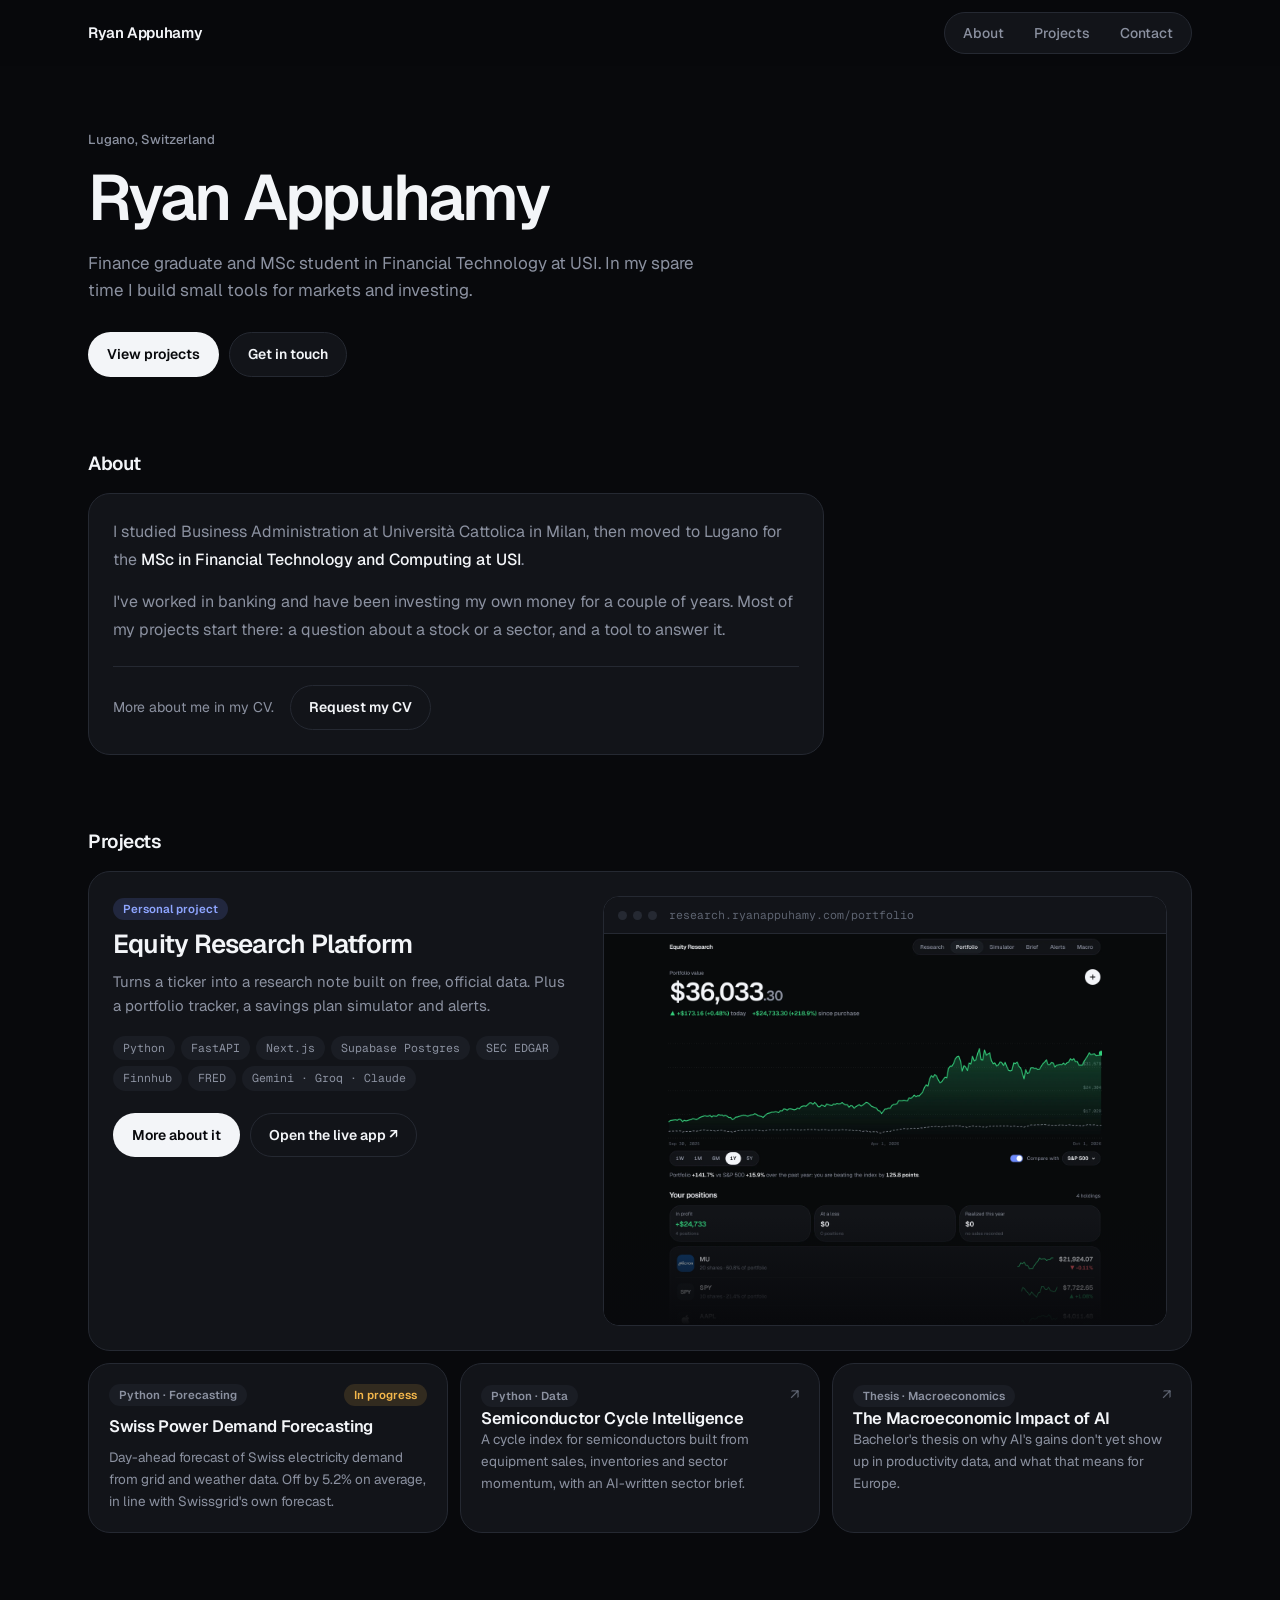
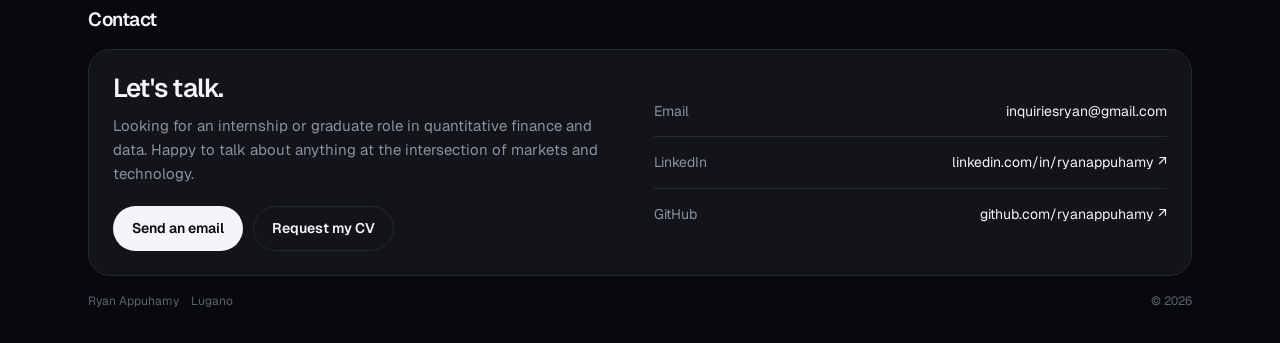
==== index.html @ 307902a8 "Contact: say what I'm looking for" ====
<!DOCTYPE html>
<html lang="en">
<head>
<meta charset="UTF-8">
<meta name="viewport" content="width=device-width, initial-scale=1.0, viewport-fit=cover">
<title>Ryan Appuhamy</title>
<meta name="description" content="Ryan Appuhamy: finance graduate and MSc student in Financial Technology and Computing at USI Lugano, building equity research and portfolio tools.">
<meta name="theme-color" content="#08090c">
<meta property="og:type" content="website">
<meta property="og:title" content="Ryan Appuhamy">
<meta property="og:description" content="Finance graduate building research tools. MSc Financial Technology and Computing, USI Lugano.">
<meta property="og:url" content="https://ryanappuhamy.vercel.app/">
<meta property="og:image" content="https://ryanappuhamy.vercel.app/img/shot-portfolio.webp">
<meta name="twitter:card" content="summary_large_image">
<link rel="icon" href="favicon.svg" type="image/svg+xml">
<link rel="preconnect" href="https://fonts.googleapis.com">
<link rel="preconnect" href="https://fonts.gstatic.com" crossorigin>
<link rel="stylesheet" href="https://fonts.googleapis.com/css2?family=Geist:wght@400;500;600;700&family=Geist+Mono:wght@400;500&display=swap">
<link rel="stylesheet" href="css/site.css">
<script>document.documentElement.classList.add("js")</script>
<style>
  main { display: flex; flex-direction: column; gap: 72px; padding-bottom: 56px; }

  /* Hero */
  .hero { padding-top: 64px; }
  .hero h1 {
    margin-top: 14px;
    max-width: 14em;
    font-size: clamp(40px, 7vw, 64px);
    font-weight: 600;
    line-height: 1.02;
    letter-spacing: -0.035em;
    text-wrap: balance;
  }
  .hero h1 span { color: var(--muted); }
  .hero-sub { margin-top: 20px; max-width: 36em; font-size: 17px; line-height: 1.6; color: var(--muted); }
  .hero-sub b { color: var(--foreground); font-weight: 500; }
  .hero-cta { display: flex; flex-wrap: wrap; gap: 10px; margin-top: 28px; }

  /* About */
  .bio { max-width: 46rem; padding: 24px; }
  .bio p { color: var(--muted); font-size: 16px; line-height: 1.75; }
  .bio p + p { margin-top: 14px; }
  .bio b { color: var(--foreground); font-weight: 500; }
  .bio-cv { display: flex; flex-wrap: wrap; align-items: center; gap: 12px 16px; margin-top: 22px; padding-top: 18px; border-top: 1px solid var(--border); font-size: 14px; }

  /* Projects */
  .featured { display: grid; grid-template-columns: minmax(0, 0.9fr) minmax(0, 1.1fr); gap: 28px; padding: 24px; align-items: start; }
  .featured h3 { margin-top: 10px; font-size: 26px; font-weight: 600; letter-spacing: -0.03em; line-height: 1.15; }
  .featured p { margin-top: 10px; color: var(--muted); font-size: 15px; }
  .featured .chips { margin-top: 18px; }
  .featured .hero-cta { margin-top: 22px; }

  .projects-grid { display: grid; grid-template-columns: repeat(3, minmax(0, 1fr)); gap: 12px; }
  .project { display: flex; flex-direction: column; gap: 10px; padding: 20px; }
  .project-top { display: flex; justify-content: space-between; align-items: center; gap: 10px; }
  .project-arrow { color: var(--faint); transition: color 150ms, transform 200ms; }
  a.project:hover .project-arrow { color: var(--foreground); transform: translate(2px, -2px); }
  .project h3 { font-size: 16.5px; font-weight: 600; letter-spacing: -0.02em; line-height: 1.3; }
  .project p { font-size: 13.5px; color: var(--muted); line-height: 1.6; flex: 1; }

  /* Contact */
  .contact { display: grid; grid-template-columns: minmax(0, 1fr) minmax(0, 1fr); gap: 28px; padding: 24px; align-items: center; }
  .contact h3 { font-size: 26px; font-weight: 600; letter-spacing: -0.03em; line-height: 1.15; }
  .contact p { margin-top: 10px; color: var(--muted); }
  .contact .hero-cta { margin-top: 20px; }
  .contact-links { display: flex; flex-direction: column; }
  .contact-link { display: flex; justify-content: space-between; gap: 16px; padding: 14px 0; border-bottom: 1px solid var(--border); text-decoration: none; font-size: 14px; transition: color 150ms; }
  .contact-link:last-child { border-bottom: 0; }
  .contact-link span:first-child { color: var(--muted); }
  .contact-link:hover span:last-child { color: var(--accent-bright); }

  @media (max-width: 900px) {
    .featured, .contact { grid-template-columns: 1fr; }
    .projects-grid { grid-template-columns: 1fr 1fr; }
  }
  @media (max-width: 640px) {
    main { gap: 56px; }
    .hero { padding-top: 36px; }
    .projects-grid { grid-template-columns: 1fr; }
    .featured, .contact, .bio { padding: 18px; }
  }
</style>
</head>
<body>

<header class="site-header">
  <div class="container">
    <a class="wordmark" href="#top">Ryan Appuhamy</a>
    <nav class="pill-nav" aria-label="Sections">
      <span class="pill-nav__indicator" aria-hidden="true"></span>
      <a href="#about">About</a>
      <a href="#projects">Projects</a>
      <a href="#contact">Contact</a>
    </nav>
  </div>
</header>

<main id="top" class="container">

  <!-- HERO -->
  <section class="hero">
    <div class="eyebrow rise" style="--i:0">Lugano, Switzerland</div>
    <h1 class="rise" style="--i:1">Ryan Appuhamy</h1>
    <p class="hero-sub rise" style="--i:2">Finance graduate and MSc student in Financial Technology at USI. In my spare time I build small tools for markets and investing.</p>
    <div class="hero-cta rise" style="--i:3">
      <a href="#projects" class="btn btn--primary">View projects</a>
      <a href="#contact" class="btn btn--ghost">Get in touch</a>
    </div>
  </section>

  <!-- ABOUT -->
  <section id="about">
    <div class="section-head rise"><h2 class="section-title">About</h2></div>
    <div class="card bio rise" style="--i:1">
      <p>I studied Business Administration at Università Cattolica in Milan, then moved to Lugano for the <b>MSc in Financial Technology and Computing at USI</b>.</p>
      <p>I've worked in banking and have been investing my own money for a couple of years. Most of my projects start there: a question about a stock or a sector, and a tool to answer it.</p>
      <div class="bio-cv">
        <span class="muted">More about me in my CV.</span>
        <a href="mailto:inquiriesryan@gmail.com?subject=CV%20request" class="btn btn--ghost">Request my CV</a>
      </div>
    </div>
  </section>

  <!-- PROJECTS -->
  <section id="projects">
    <div class="section-head rise"><h2 class="section-title">Projects</h2></div>

    <article class="card featured rise" style="--i:1">
      <div>
        <span class="badge badge--accent">Personal project</span>
        <h3>Equity Research Platform</h3>
        <p>Turns a ticker into a research note built on free, official data. Plus a portfolio tracker, a savings plan simulator and alerts.</p>
        <div class="chips">
          <span class="chip">Python</span><span class="chip">FastAPI</span><span class="chip">Next.js</span><span class="chip">Supabase Postgres</span><span class="chip">SEC EDGAR</span><span class="chip">Finnhub</span><span class="chip">FRED</span><span class="chip">Gemini · Groq · Claude</span>
        </div>
        <div class="hero-cta">
          <a href="equity-research.html" class="btn btn--primary">More about it</a>
          <a href="https://research.ryanappuhamy.com" target="_blank" rel="noopener" class="btn btn--ghost">Open the live app ↗</a>
        </div>
      </div>
      <a href="equity-research.html" class="frame frame--clip" aria-label="More about the equity research platform">
        <div class="frame__bar"><span class="frame__dots"><i></i><i></i><i></i></span><span class="frame__url">research.ryanappuhamy.com/portfolio</span></div>
        <div class="frame__body"><img src="img/shot-portfolio.webp" alt="Portfolio: value, today's P&amp;L, chart vs the S&amp;P 500 and holdings" width="2880" height="2000" loading="lazy" decoding="async"></div>
      </a>
    </article>

    <div class="projects-grid" style="margin-top:12px">
      <div class="card project rise" style="--i:2">
        <div class="project-top"><span class="badge badge--neutral">Python · Forecasting</span><span class="badge badge--warn">In progress</span></div>
        <h3>Swiss Power Demand Forecasting</h3>
        <p>Day-ahead forecast of Swiss electricity demand from grid and weather data. Off by 5.2% on average, in line with Swissgrid's own forecast.</p>
      </div>
      <a href="https://github.com/ryanappuhamy/Semiconductors-cycle-intelligence" target="_blank" rel="noopener" class="card project rise" style="--i:3">
        <div class="project-top"><span class="badge badge--neutral">Python · Data</span><span class="project-arrow">↗</span></div>
        <h3>Semiconductor Cycle Intelligence</h3>
        <p>A cycle index for semiconductors built from equipment sales, inventories and sector momentum, with an AI-written sector brief.</p>
      </a>
      <a href="thesis.pdf" target="_blank" rel="noopener" class="card project rise" style="--i:4">
        <div class="project-top"><span class="badge badge--neutral">Thesis · Macroeconomics</span><span class="project-arrow">↗</span></div>
        <h3>The Macroeconomic Impact of AI</h3>
        <p>Bachelor's thesis on why AI's gains don't yet show up in productivity data, and what that means for Europe.</p>
      </a>
    </div>
  </section>

  <!-- CONTACT -->
  <section id="contact">
    <div class="section-head rise"><h2 class="section-title">Contact</h2></div>
    <div class="card contact rise" style="--i:1">
      <div>
        <h3>Let's talk.</h3>
        <p>Looking for an internship or graduate role in quantitative finance and data. Happy to talk about anything at the intersection of markets and technology.</p>
        <div class="hero-cta">
          <a href="mailto:inquiriesryan@gmail.com" class="btn btn--primary">Send an email</a>
          <a href="mailto:inquiriesryan@gmail.com?subject=CV%20request" class="btn btn--ghost">Request my CV</a>
        </div>
      </div>
      <div class="contact-links">
        <a class="contact-link" href="mailto:inquiriesryan@gmail.com"><span>Email</span><span>inquiriesryan@gmail.com</span></a>
        <a class="contact-link" href="https://linkedin.com/in/ryanappuhamy" target="_blank" rel="noopener"><span>LinkedIn</span><span>linkedin.com/in/ryanappuhamy ↗</span></a>
        <a class="contact-link" href="https://github.com/ryanappuhamy" target="_blank" rel="noopener"><span>GitHub</span><span>github.com/ryanappuhamy ↗</span></a>
      </div>
    </div>
  </section>

</main>

<footer class="site-footer">
  <div class="container">
    <span>Ryan Appuhamy</span>
    <span>Lugano</span>
    <span class="push">© 2026</span>
  </div>
</footer>

<script src="js/site.js"></script>
</body>
</html>
---- css/site.css ----
/* Design system shared with the equity research platform
   (equity-research-frontend: globals.css, nav.tsx, shell.tsx, portfolio). */

:root {
  --radius: 1rem;
  --radius-card: 22px;

  --background: #08090c;
  --foreground: #f3f5f8;
  --card: #121419;
  --elevated: #1a1d24;
  --border: #252932;
  --muted: #8b91a0;
  --faint: #5d6370;
  --primary: #6e8bff;
  --accent-bright: #8ea5ff;
  --up: #2fd27c;
  --down: #ff5d63;
  --warn: #f5b84b;

  --ease-rise: cubic-bezier(0.2, 0.8, 0.2, 1);
  --ease-pill: cubic-bezier(0.3, 1.3, 0.5, 1);

  --font-sans: "Geist", ui-sans-serif, system-ui, -apple-system, "Segoe UI", sans-serif;
  --font-mono: "Geist Mono", ui-monospace, SFMono-Regular, Menlo, monospace;

  color-scheme: dark;
}

*, *::before, *::after { box-sizing: border-box; margin: 0; padding: 0; }

html {
  font-family: var(--font-sans);
  scroll-behavior: smooth;
  scroll-padding-top: 84px;
  -webkit-text-size-adjust: 100%;
}

body {
  min-height: 100vh;
  background: var(--background);
  color: var(--foreground);
  font-size: 15px;
  line-height: 1.6;
  -webkit-font-smoothing: antialiased;
  font-variant-numeric: tabular-nums;
}

img { display: block; max-width: 100%; height: auto; }
a { color: inherit; }
::selection { background: var(--primary); color: #fff; }
:focus-visible { outline: 2px solid color-mix(in srgb, var(--primary) 60%, transparent); outline-offset: 3px; border-radius: 6px; }

.container { width: 100%; max-width: 72rem; margin: 0 auto; padding: 0 24px; }

/* ---------- Header + pill nav ---------- */

.site-header {
  position: sticky;
  top: env(safe-area-inset-top, 0px);
  z-index: 30;
  background: color-mix(in srgb, var(--background) 85%, transparent);
  backdrop-filter: blur(24px);
  -webkit-backdrop-filter: blur(24px);
}
.site-header .container { display: flex; align-items: center; gap: 16px; padding-top: 12px; padding-bottom: 12px; }

.wordmark {
  font-size: 15px;
  font-weight: 600;
  letter-spacing: -0.025em;
  white-space: nowrap;
  text-decoration: none;
}

.pill-nav {
  position: relative;
  margin-left: auto;
  display: flex;
  gap: 2px;
  padding: 4px;
  border: 1px solid var(--border);
  border-radius: 999px;
  background: var(--card);
}
.pill-nav__indicator {
  position: absolute;
  top: 4px;
  bottom: 4px;
  left: 0;
  width: 0;
  border-radius: 999px;
  background: var(--elevated);
  box-shadow: inset 0 0 0 1px var(--border);
  opacity: 0;
  transition: left 450ms var(--ease-pill), width 450ms var(--ease-pill), opacity 200ms;
}
.pill-nav__indicator.is-ready { opacity: 1; }
.pill-nav a {
  position: relative;
  z-index: 1;
  padding: 6px 14px;
  border-radius: 999px;
  font-size: 14px;
  font-weight: 500;
  line-height: 20px;
  white-space: nowrap;
  text-decoration: none;
  color: var(--muted);
  transition: color 150ms;
}
.pill-nav a:hover, .pill-nav a[aria-current="true"], .pill-nav a[aria-current="page"] { color: var(--foreground); }

/* ---------- Typography ---------- */

.eyebrow { font-size: 13px; font-weight: 500; color: var(--muted); }
.mono { font-family: var(--font-mono); }
.muted { color: var(--muted); }
.faint { color: var(--faint); }
.up { color: var(--up); }
.down { color: var(--down); }

.section-head { display: flex; align-items: baseline; justify-content: space-between; gap: 12px; margin-bottom: 14px; }
.section-title { font-size: 19px; font-weight: 600; letter-spacing: -0.025em; text-wrap: balance; }
.section-sub { font-size: 13px; color: var(--muted); }

.link {
  color: var(--accent-bright);
  text-decoration: none;
  transition: color 150ms;
}
.link:hover { color: var(--foreground); }

/* ---------- Buttons ---------- */

.btn {
  display: inline-flex;
  align-items: center;
  gap: 6px;
  padding: 10px 18px;
  border-radius: 999px;
  font-size: 14px;
  font-weight: 600;
  text-decoration: none;
  white-space: nowrap;
  border: 1px solid transparent;
  transition: transform 200ms var(--ease-rise), background 150ms, border-color 150ms, color 150ms;
}
.btn:hover { transform: translateY(-1px); }
.btn--primary { background: var(--foreground); color: var(--background); }
.btn--ghost { background: var(--card); border-color: var(--border); color: var(--foreground); }
.btn--ghost:hover { border-color: #3a3f4b; }

/* ---------- Cards, badges, chips ---------- */

.card {
  min-width: 0;
  background: var(--card);
  border: 1px solid var(--border);
  border-radius: var(--radius-card);
  padding: 18px;
}
a.card { display: block; text-decoration: none; transition: border-color 200ms, transform 300ms var(--ease-rise); }
a.card:hover { border-color: #3a3f4b; transform: translateY(-2px); }

.badge {
  display: inline-block;
  white-space: nowrap;
  border-radius: 999px;
  padding: 2px 10px;
  font-size: 11.5px;
  font-weight: 600;
  line-height: 18px;
}
.badge--up { background: color-mix(in srgb, var(--up) 14%, transparent); color: var(--up); }
.badge--warn { background: color-mix(in srgb, var(--warn) 14%, transparent); color: var(--warn); }
.badge--neutral { background: var(--elevated); color: var(--muted); }
.badge--accent { background: color-mix(in srgb, var(--primary) 16%, transparent); color: var(--accent-bright); }

.chips { display: flex; flex-wrap: wrap; gap: 6px; }
.chip {
  font-family: var(--font-mono);
  font-size: 11.5px;
  color: var(--muted);
  background: var(--elevated);
  border-radius: 999px;
  padding: 3px 10px;
}

.kv { display: grid; gap: 10px; }
.kv > div { display: flex; justify-content: space-between; gap: 16px; padding-bottom: 10px; border-bottom: 1px solid var(--border); font-size: 14px; }
.kv > div:last-child { border-bottom: 0; padding-bottom: 0; }
.kv dt { color: var(--muted); }
.kv dd { font-weight: 600; text-align: right; }

/* Browser-window frame for screenshots */
.frame { display: block; text-decoration: none; border: 1px solid var(--border); border-radius: 16px; overflow: hidden; background: var(--background); }
.frame__bar { display: flex; align-items: center; gap: 12px; padding: 9px 14px; border-bottom: 1px solid var(--border); background: var(--card); }
.frame__dots { display: flex; gap: 6px; }
.frame__dots i { width: 9px; height: 9px; border-radius: 50%; background: var(--border); }
.frame__url { font-family: var(--font-mono); font-size: 11.5px; color: var(--faint); white-space: nowrap; overflow: hidden; text-overflow: ellipsis; }
.frame img { width: 100%; }
.frame--clip .frame__body { position: relative; max-height: 460px; overflow: hidden; }
.frame--clip .frame__body::after {
  content: ""; position: absolute; inset: auto 0 0 0; height: 110px;
  background: linear-gradient(to bottom, transparent, var(--background)); pointer-events: none;
}

/* ---------- Footer ---------- */

.site-footer .container {
  display: flex; flex-wrap: wrap; align-items: center; gap: 4px 12px;
  padding-top: 16px; padding-bottom: 32px;
  font-size: 12px; color: var(--faint);
}
.site-footer a { text-decoration: none; transition: color 150ms; }
.site-footer a:hover { color: var(--muted); }
.site-footer .push { margin-left: auto; }

/* ---------- Motion ---------- */

/* Entrance: content rises into place. Stagger siblings with style="--i: n".
   With JS, elements wait until they scroll into view (.in). */
.rise { animation: rise 0.7s var(--ease-rise) both; animation-delay: calc(var(--i, 0) * 70ms); }
.js .rise:not(.in) { animation: none; opacity: 0.001; }

@keyframes rise {
  from { opacity: 0.001; transform: translateY(14px); }
  to { opacity: 1; transform: none; }
}

/* Chart lines draw in (paths use pathLength="1"); fills fade in after. */
.anim-draw { stroke-dasharray: 1; stroke-dashoffset: 1; animation: draw 1.1s cubic-bezier(0.3, 0.7, 0.2, 1) forwards; }
.anim-fade { animation: fade 0.9s 0.35s both; }
@keyframes draw { to { stroke-dashoffset: 0; } }
@keyframes fade { from { opacity: 0; } }

@media (prefers-reduced-motion: reduce) {
  html { scroll-behavior: auto; }
  .rise, .js .rise:not(.in), .anim-fade { animation: none; opacity: 1; }
  .anim-draw { animation: none; stroke-dashoffset: 0; }
  .pill-nav__indicator { transition: none; }
}

::-webkit-scrollbar { width: 10px; height: 10px; }
::-webkit-scrollbar-track { background: transparent; }
::-webkit-scrollbar-thumb { background: rgba(255, 255, 255, 0.08); border-radius: 999px; border: 2px solid transparent; background-clip: content-box; }
::-webkit-scrollbar-thumb:hover { background: rgba(255, 255, 255, 0.16); background-clip: content-box; }

/* ---------- Phones: nav becomes a floating bottom bar ---------- */

@media (max-width: 767px) {
  .site-header { background: var(--background); backdrop-filter: none; -webkit-backdrop-filter: none; }
  .pill-nav {
    position: fixed;
    left: 12px;
    right: 12px;
    bottom: calc(10px + env(safe-area-inset-bottom, 0px));
    z-index: 40;
    justify-content: space-between;
    padding: 6px;
    border-radius: 22px;
    background: color-mix(in srgb, var(--card) 90%, transparent);
    backdrop-filter: blur(24px);
    -webkit-backdrop-filter: blur(24px);
  }
  .pill-nav__indicator { top: 6px; bottom: 6px; border-radius: 16px; }
  .pill-nav a { flex: 1; text-align: center; padding: 8px 4px; border-radius: 16px; font-size: 12.5px; }
  .site-footer .container { padding-bottom: 112px; }
}
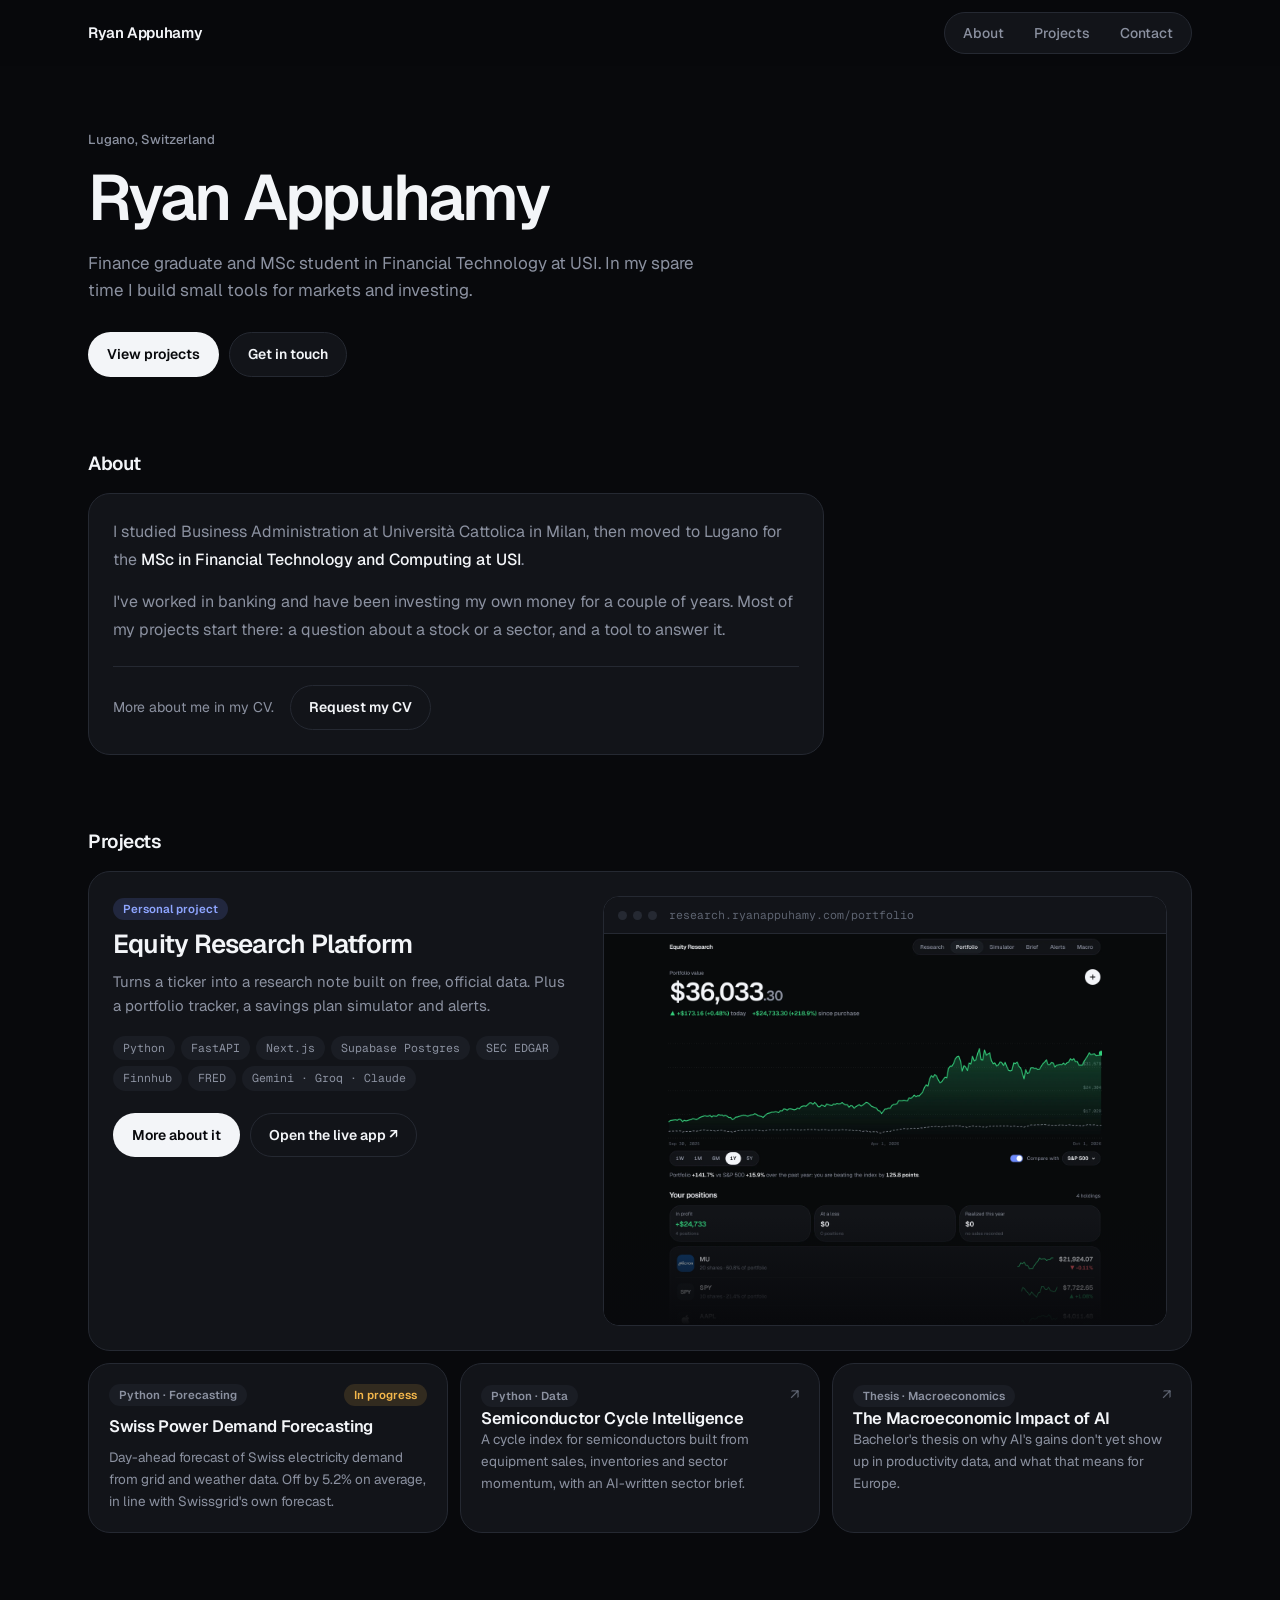
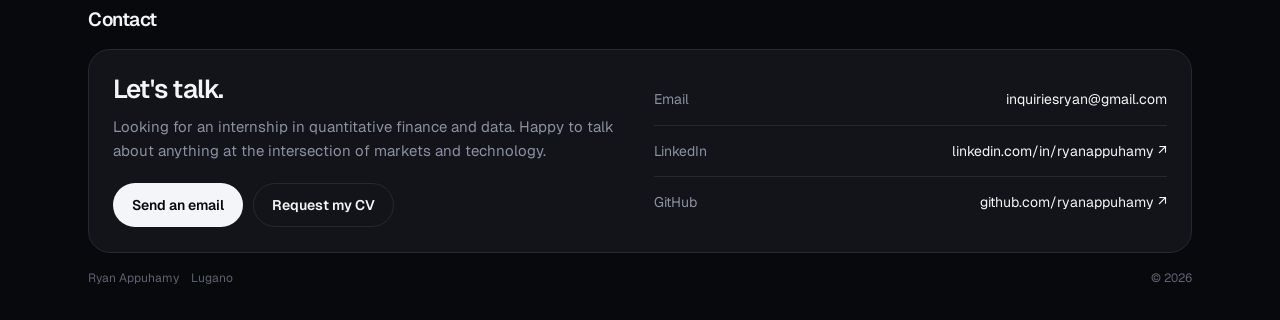
==== commit b3a63963: "Contact: internship only" ====
--- a/index.html
+++ b/index.html
@@ -170,7 +170,7 @@
     <div class="card contact rise" style="--i:1">
       <div>
         <h3>Let's talk.</h3>
-        <p>Looking for an internship or graduate role in quantitative finance and data. Happy to talk about anything at the intersection of markets and technology.</p>
+        <p>Looking for an internship in quantitative finance and data. Happy to talk about anything at the intersection of markets and technology.</p>
         <div class="hero-cta">
           <a href="mailto:inquiriesryan@gmail.com" class="btn btn--primary">Send an email</a>
           <a href="mailto:inquiriesryan@gmail.com?subject=CV%20request" class="btn btn--ghost">Request my CV</a>
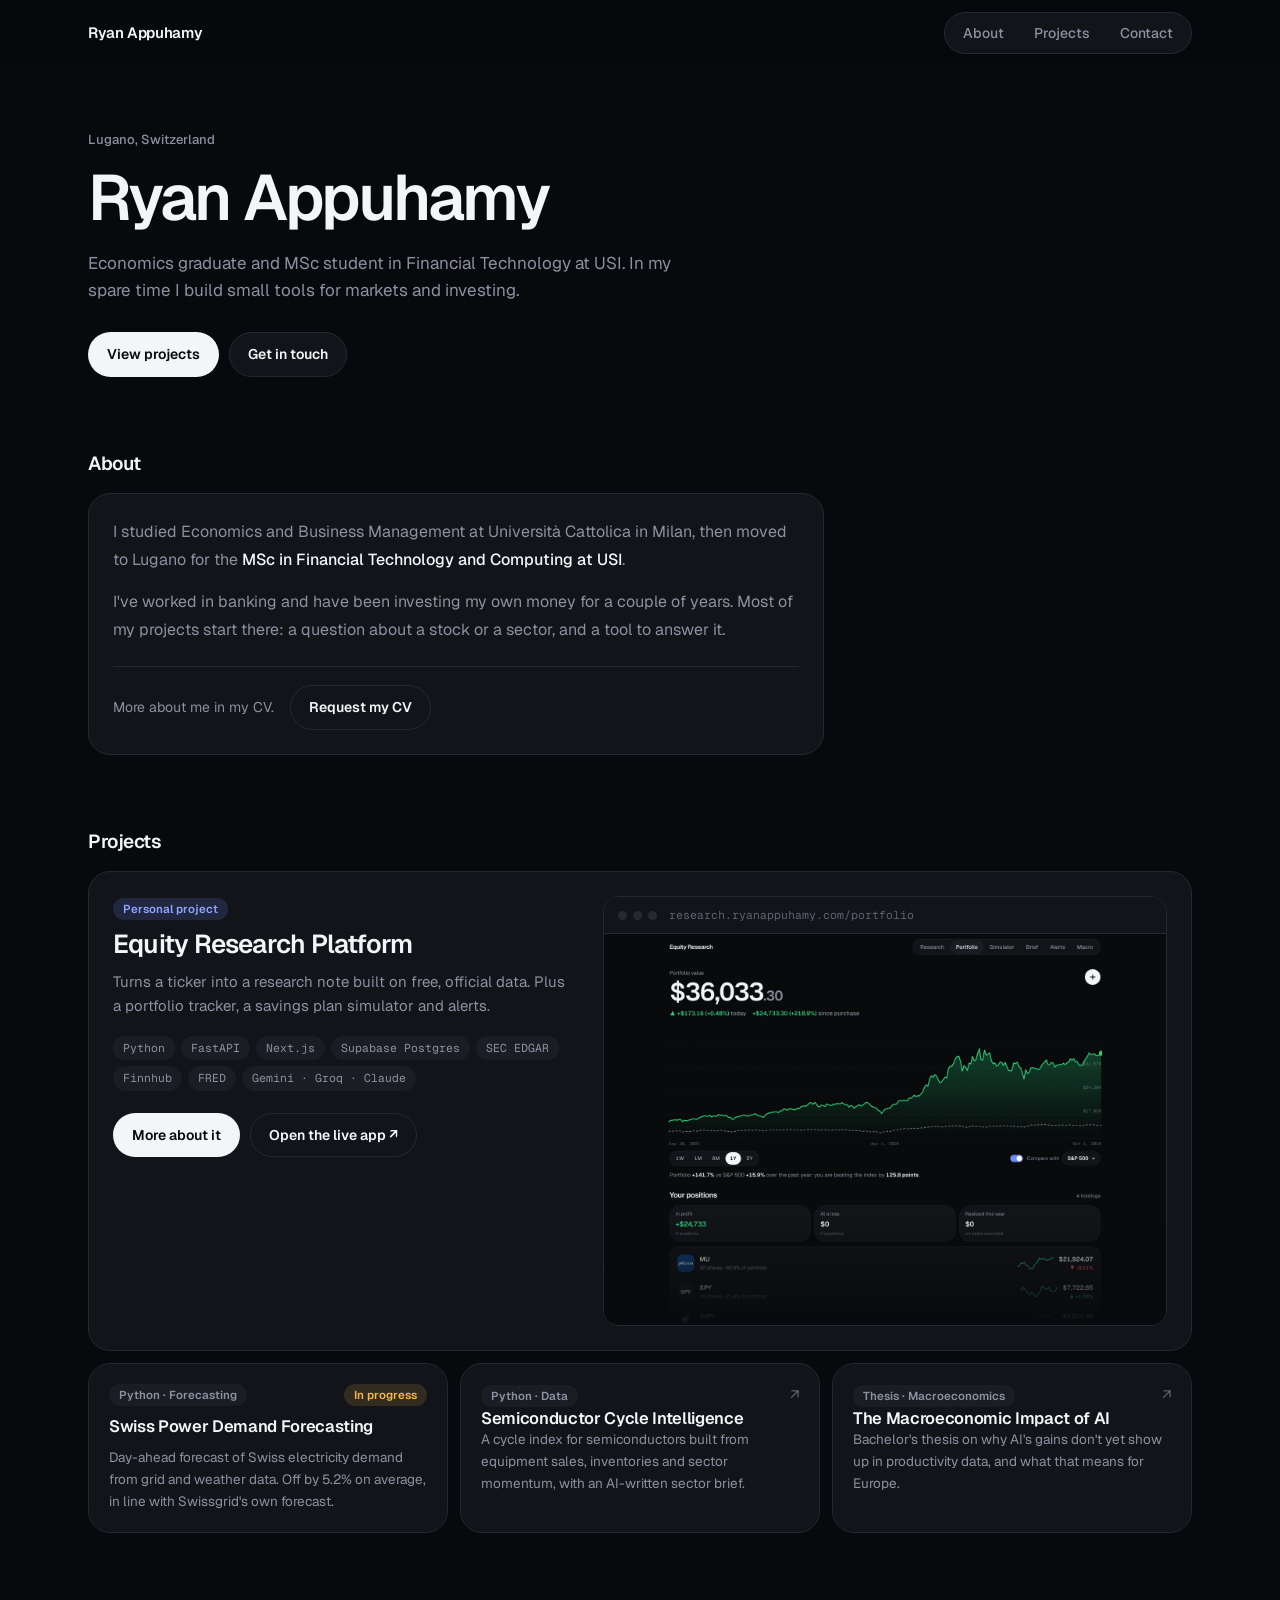
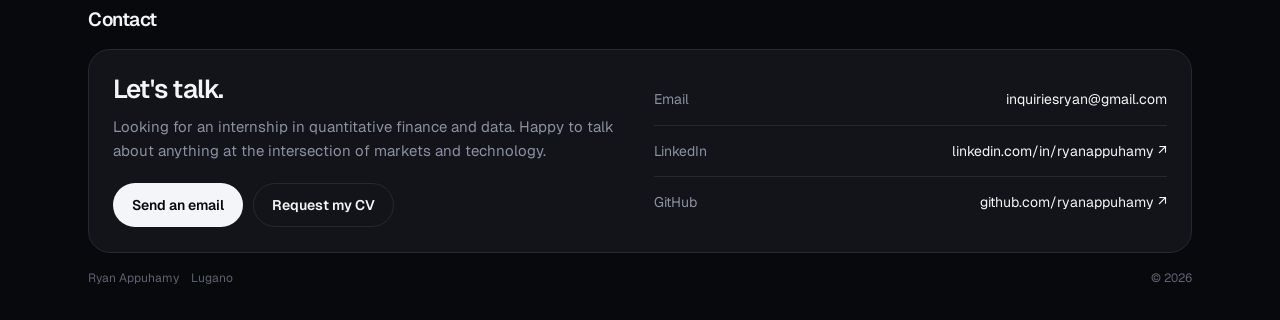
==== commit 7aa01fda: "Describe the degree as Economics, not Finance" ====
--- a/index.html
+++ b/index.html
@@ -4,13 +4,13 @@
 <meta charset="UTF-8">
 <meta name="viewport" content="width=device-width, initial-scale=1.0, viewport-fit=cover">
 <title>Ryan Appuhamy</title>
-<meta name="description" content="Ryan Appuhamy: finance graduate and MSc student in Financial Technology and Computing at USI Lugano, building equity research and portfolio tools.">
+<meta name="description" content="Ryan Appuhamy: economics graduate and MSc student in Financial Technology and Computing at USI Lugano, building equity research and portfolio tools.">
 <meta name="theme-color" content="#08090c">
 <meta property="og:type" content="website">
 <meta property="og:title" content="Ryan Appuhamy">
-<meta property="og:description" content="Finance graduate building research tools. MSc Financial Technology and Computing, USI Lugano.">
-<meta property="og:url" content="https://ryanappuhamy.vercel.app/">
-<meta property="og:image" content="https://ryanappuhamy.vercel.app/img/shot-portfolio.webp">
+<meta property="og:description" content="Economics graduate building research tools. MSc Financial Technology and Computing, USI Lugano.">
+<meta property="og:url" content="https://ryanappuhamy.com/">
+<meta property="og:image" content="https://ryanappuhamy.com/img/shot-portfolio.webp">
 <meta name="twitter:card" content="summary_large_image">
 <link rel="icon" href="favicon.svg" type="image/svg+xml">
 <link rel="preconnect" href="https://fonts.googleapis.com">
@@ -102,7 +102,7 @@
   <section class="hero">
     <div class="eyebrow rise" style="--i:0">Lugano, Switzerland</div>
     <h1 class="rise" style="--i:1">Ryan Appuhamy</h1>
-    <p class="hero-sub rise" style="--i:2">Finance graduate and MSc student in Financial Technology at USI. In my spare time I build small tools for markets and investing.</p>
+    <p class="hero-sub rise" style="--i:2">Economics graduate and MSc student in Financial Technology at USI. In my spare time I build small tools for markets and investing.</p>
     <div class="hero-cta rise" style="--i:3">
       <a href="#projects" class="btn btn--primary">View projects</a>
       <a href="#contact" class="btn btn--ghost">Get in touch</a>
@@ -113,7 +113,7 @@
   <section id="about">
     <div class="section-head rise"><h2 class="section-title">About</h2></div>
     <div class="card bio rise" style="--i:1">
-      <p>I studied Business Administration at Università Cattolica in Milan, then moved to Lugano for the <b>MSc in Financial Technology and Computing at USI</b>.</p>
+      <p>I studied Economics and Business Management at Università Cattolica in Milan, then moved to Lugano for the <b>MSc in Financial Technology and Computing at USI</b>.</p>
       <p>I've worked in banking and have been investing my own money for a couple of years. Most of my projects start there: a question about a stock or a sector, and a tool to answer it.</p>
       <div class="bio-cv">
         <span class="muted">More about me in my CV.</span>
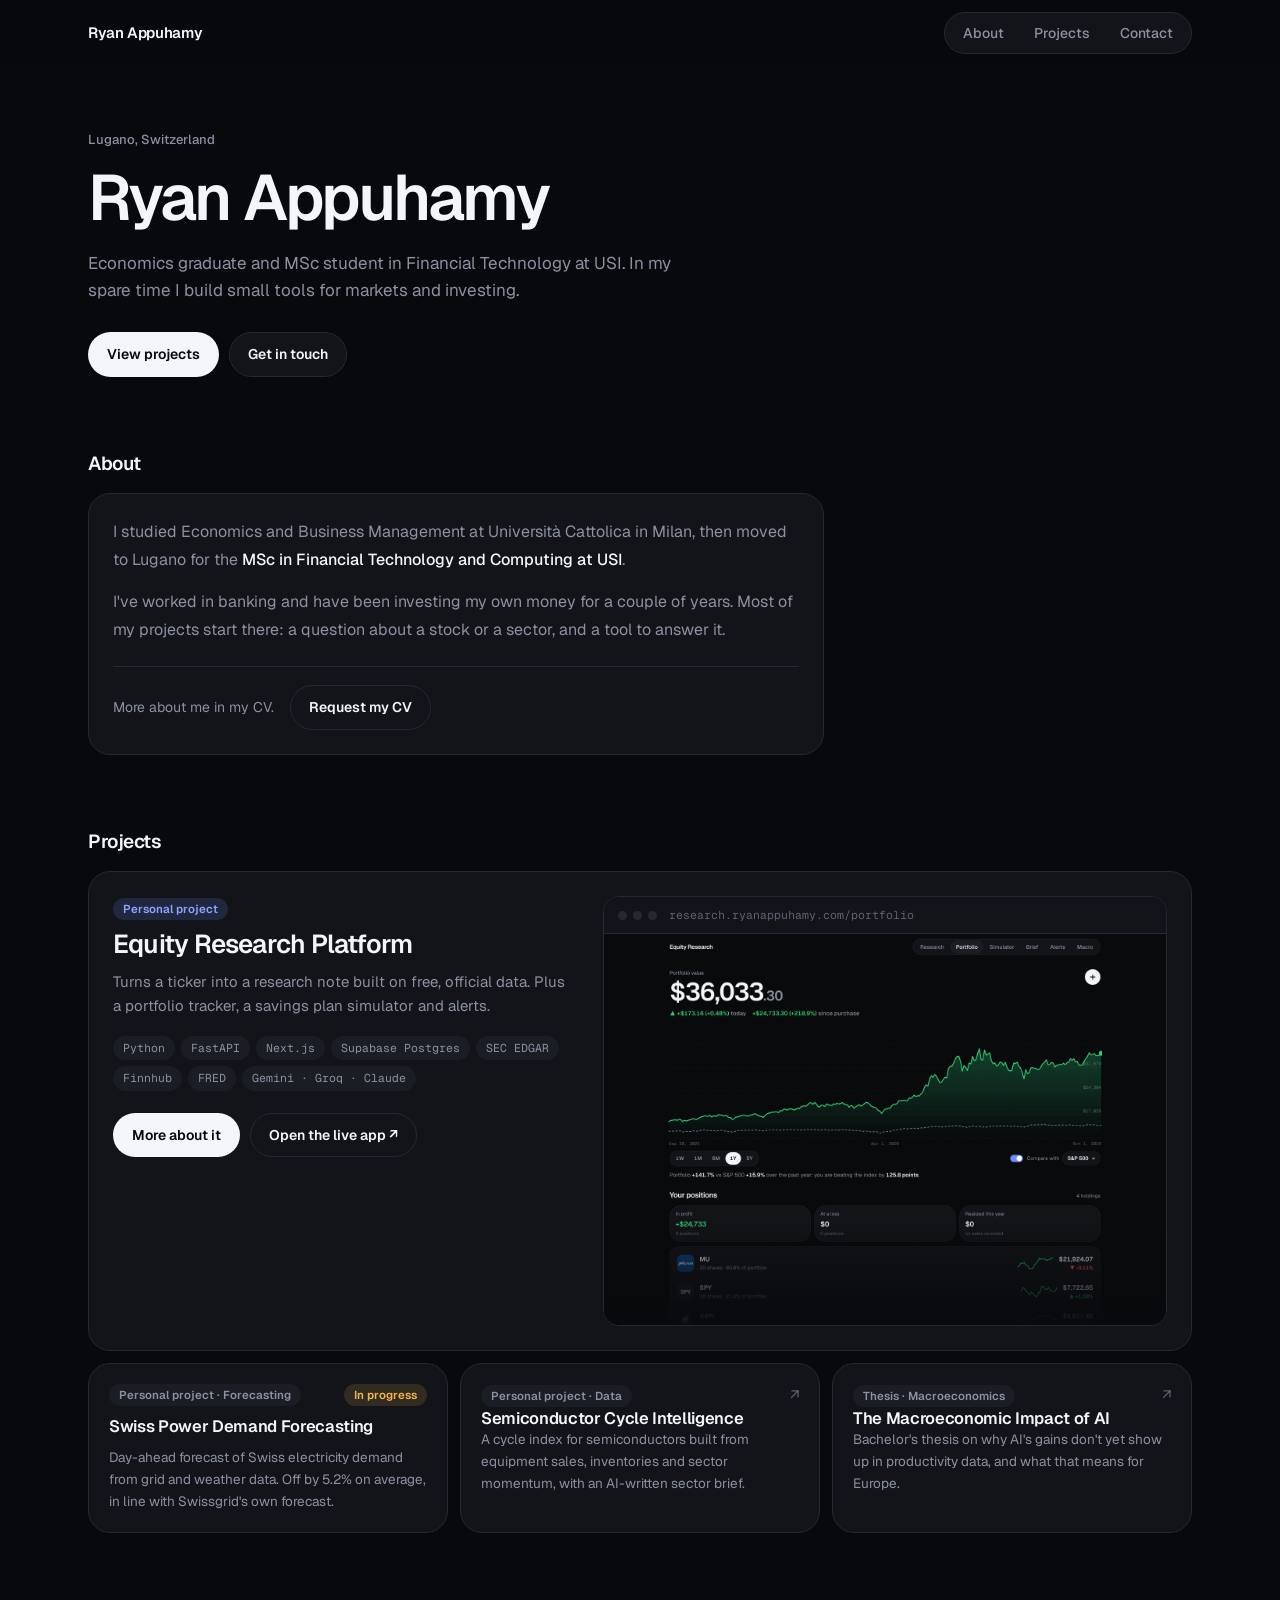
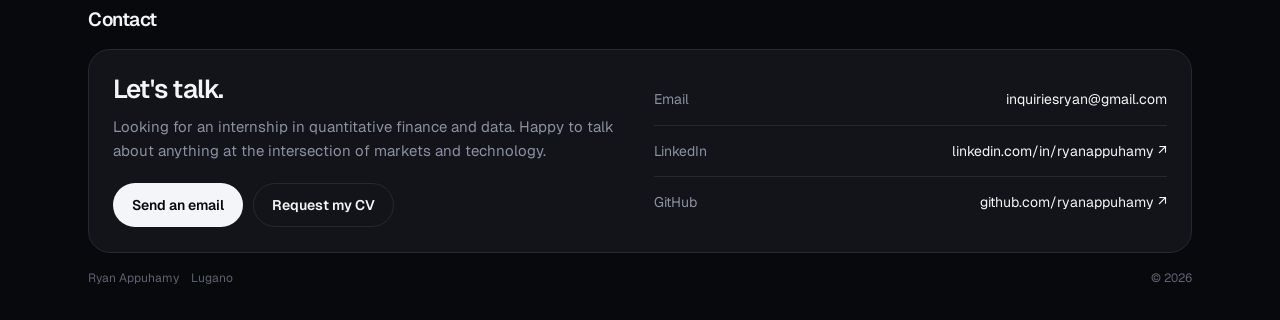
==== commit 31d245ea: "Project cards: mark the semiconductor and power projects as personal projects" ====
--- a/index.html
+++ b/index.html
@@ -147,12 +147,12 @@
 
     <div class="projects-grid" style="margin-top:12px">
       <div class="card project rise" style="--i:2">
-        <div class="project-top"><span class="badge badge--neutral">Python · Forecasting</span><span class="badge badge--warn">In progress</span></div>
+        <div class="project-top"><span class="badge badge--neutral">Personal project · Forecasting</span><span class="badge badge--warn">In progress</span></div>
         <h3>Swiss Power Demand Forecasting</h3>
         <p>Day-ahead forecast of Swiss electricity demand from grid and weather data. Off by 5.2% on average, in line with Swissgrid's own forecast.</p>
       </div>
       <a href="https://github.com/ryanappuhamy/Semiconductors-cycle-intelligence" target="_blank" rel="noopener" class="card project rise" style="--i:3">
-        <div class="project-top"><span class="badge badge--neutral">Python · Data</span><span class="project-arrow">↗</span></div>
+        <div class="project-top"><span class="badge badge--neutral">Personal project · Data</span><span class="project-arrow">↗</span></div>
         <h3>Semiconductor Cycle Intelligence</h3>
         <p>A cycle index for semiconductors built from equipment sales, inventories and sector momentum, with an AI-written sector brief.</p>
       </a>
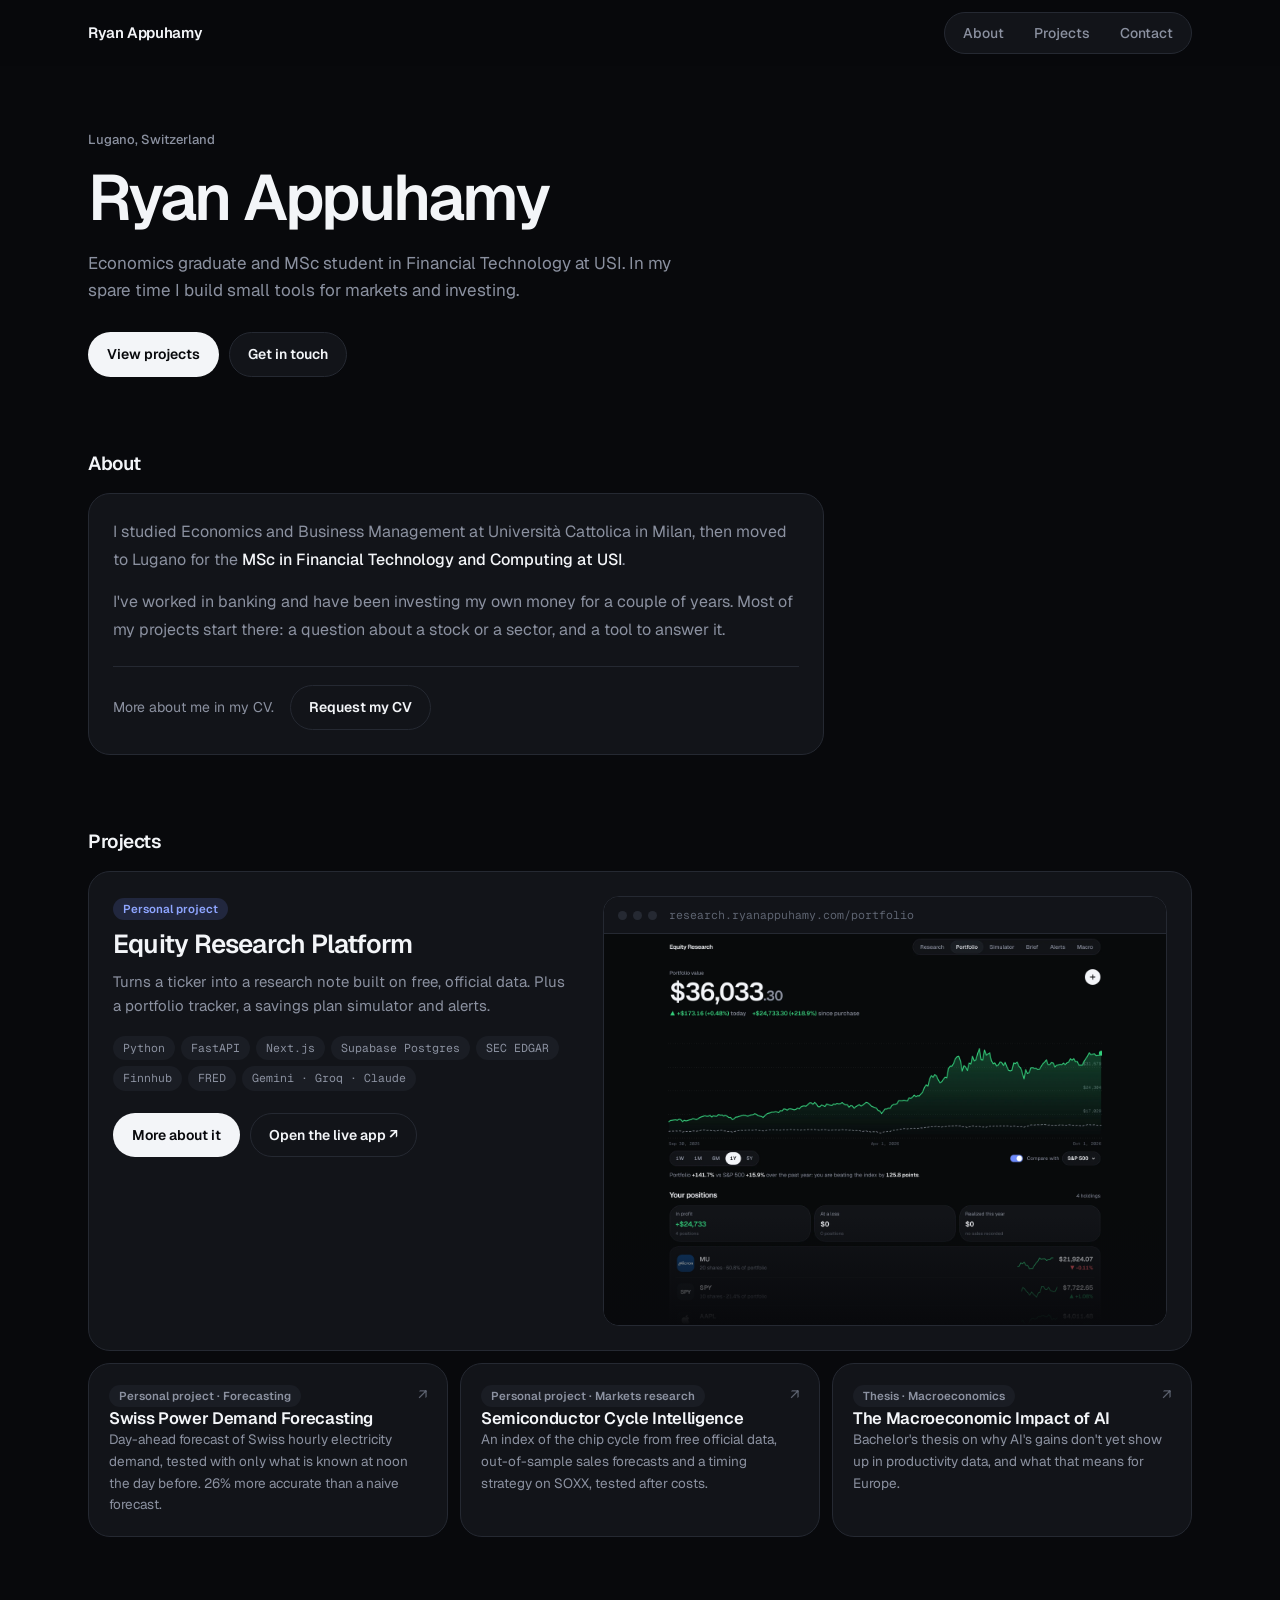
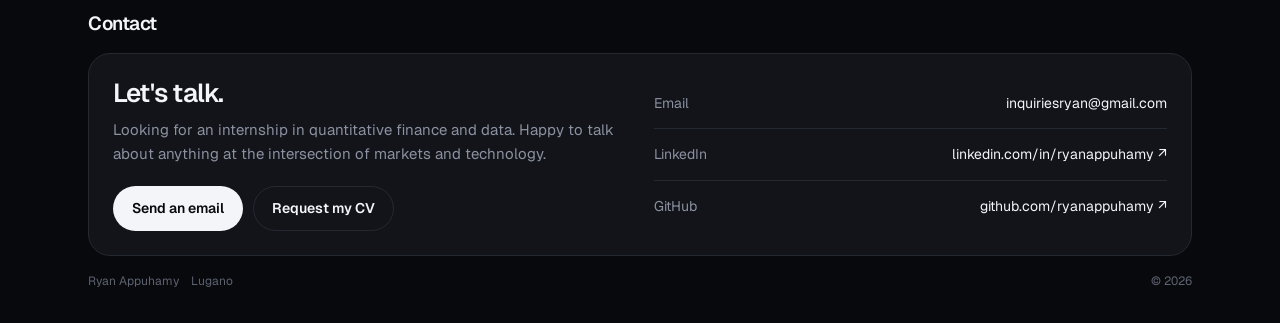
==== commit 806cd3b4: "Add project pages for Swiss power demand forecasting and semiconductor cycle intelligence; update bo" ====
--- a/index.html
+++ b/index.html
@@ -146,15 +146,15 @@
     </article>
 
     <div class="projects-grid" style="margin-top:12px">
-      <div class="card project rise" style="--i:2">
-        <div class="project-top"><span class="badge badge--neutral">Personal project · Forecasting</span><span class="badge badge--warn">In progress</span></div>
+      <a href="power-demand.html" class="card project rise" style="--i:2">
+        <div class="project-top"><span class="badge badge--neutral">Personal project · Forecasting</span><span class="project-arrow">↗</span></div>
         <h3>Swiss Power Demand Forecasting</h3>
-        <p>Day-ahead forecast of Swiss electricity demand from grid and weather data. Off by 5.2% on average, in line with Swissgrid's own forecast.</p>
-      </div>
-      <a href="https://github.com/ryanappuhamy/Semiconductors-cycle-intelligence" target="_blank" rel="noopener" class="card project rise" style="--i:3">
-        <div class="project-top"><span class="badge badge--neutral">Personal project · Data</span><span class="project-arrow">↗</span></div>
+        <p>Day-ahead forecast of Swiss hourly electricity demand, tested with only what is known at noon the day before. 26% more accurate than a naive forecast.</p>
+      </a>
+      <a href="semiconductors.html" class="card project rise" style="--i:3">
+        <div class="project-top"><span class="badge badge--neutral">Personal project · Markets research</span><span class="project-arrow">↗</span></div>
         <h3>Semiconductor Cycle Intelligence</h3>
-        <p>A cycle index for semiconductors built from equipment sales, inventories and sector momentum, with an AI-written sector brief.</p>
+        <p>An index of the chip cycle from free official data, out-of-sample sales forecasts and a timing strategy on SOXX, tested after costs.</p>
       </a>
       <a href="thesis.pdf" target="_blank" rel="noopener" class="card project rise" style="--i:4">
         <div class="project-top"><span class="badge badge--neutral">Thesis · Macroeconomics</span><span class="project-arrow">↗</span></div>
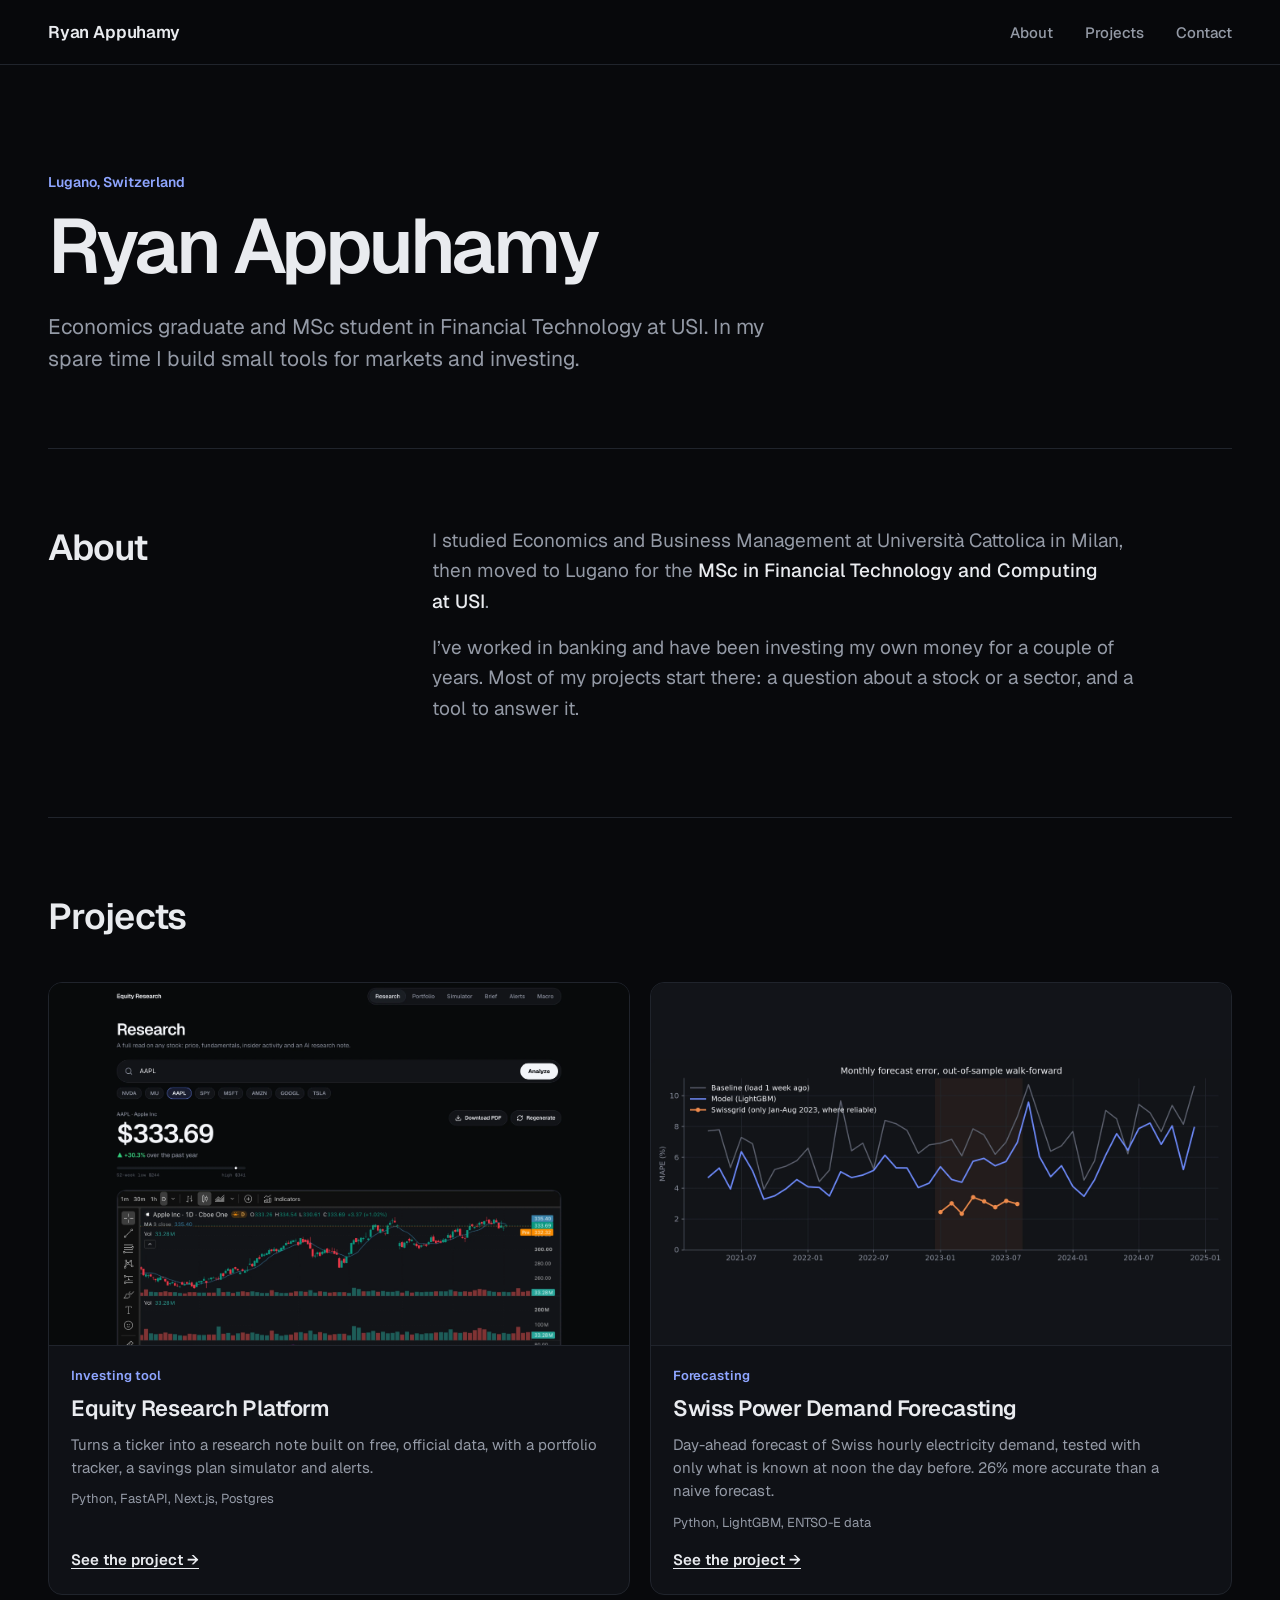
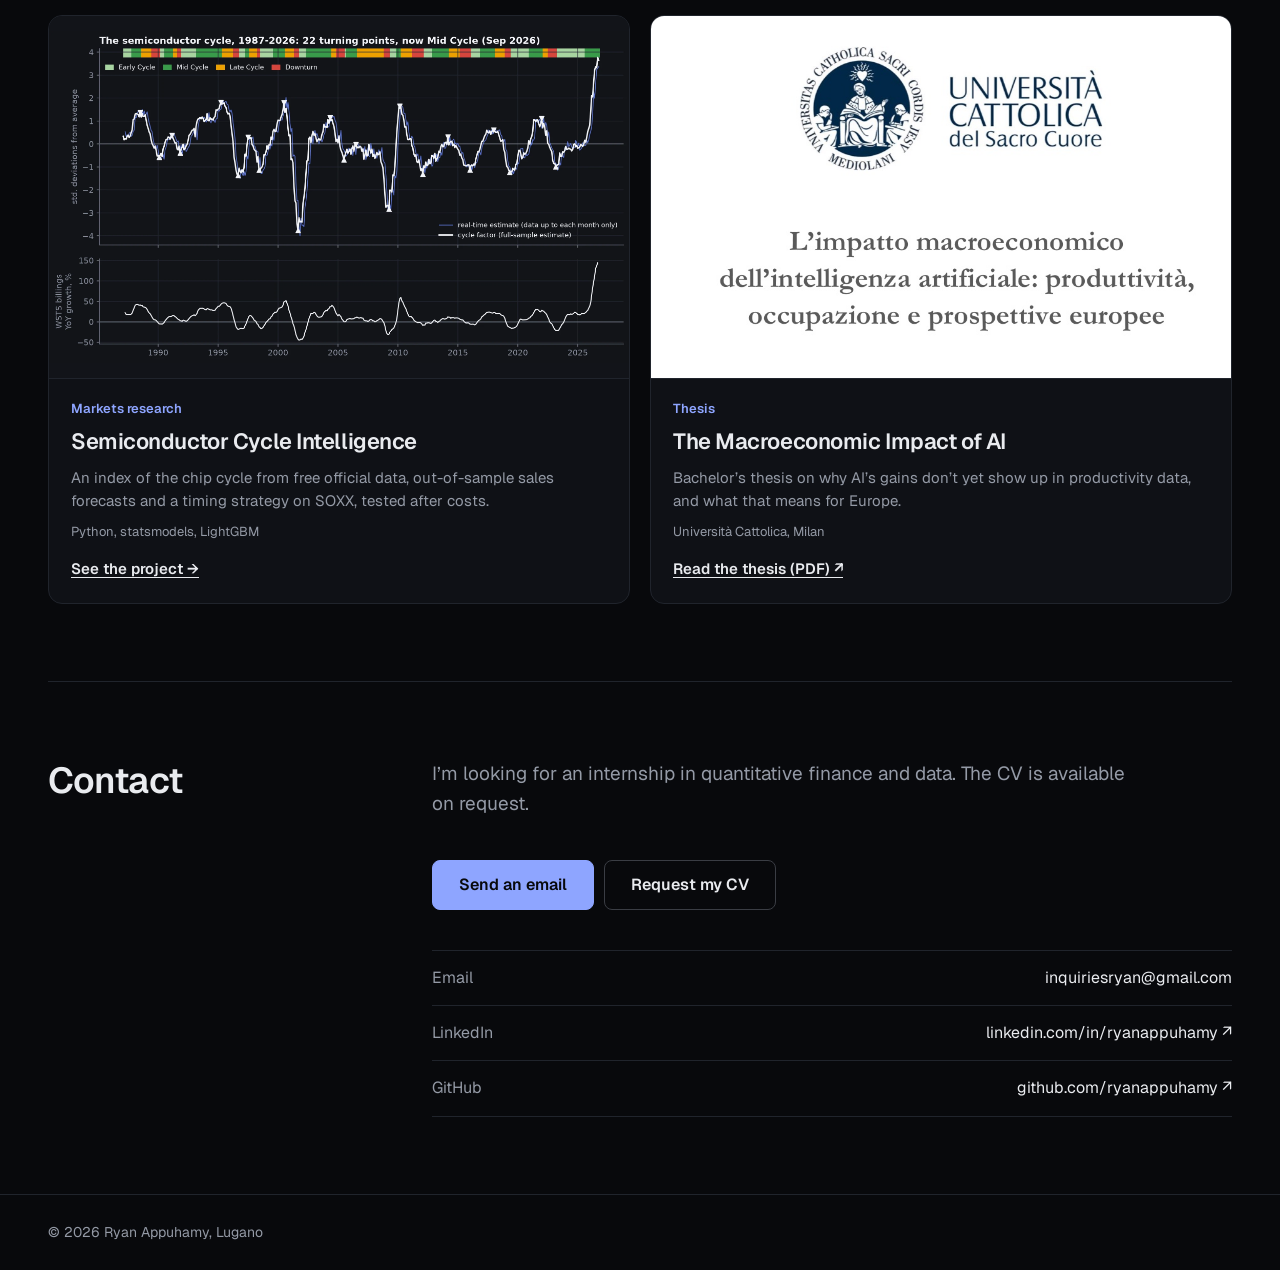
==== commit f928fc3c: "Restyle the home and project pages: editorial layout, project cards with previews, no template-style" ====
--- a/index.html
+++ b/index.html
@@ -4,7 +4,7 @@
 <meta charset="UTF-8">
 <meta name="viewport" content="width=device-width, initial-scale=1.0, viewport-fit=cover">
 <title>Ryan Appuhamy</title>
-<meta name="description" content="Ryan Appuhamy: economics graduate and MSc student in Financial Technology and Computing at USI Lugano, building equity research and portfolio tools.">
+<meta name="description" content="Ryan Appuhamy: economics graduate and MSc student in Financial Technology and Computing at USI Lugano, building research and forecasting tools for markets.">
 <meta name="theme-color" content="#08090c">
 <meta property="og:type" content="website">
 <meta property="og:title" content="Ryan Appuhamy">
@@ -16,184 +16,163 @@
 <link rel="preconnect" href="https://fonts.googleapis.com">
 <link rel="preconnect" href="https://fonts.gstatic.com" crossorigin>
 <link rel="stylesheet" href="https://fonts.googleapis.com/css2?family=Geist:wght@400;500;600;700&family=Geist+Mono:wght@400;500&display=swap">
-<link rel="stylesheet" href="css/site.css">
-<script>document.documentElement.classList.add("js")</script>
 <style>
-  main { display: flex; flex-direction: column; gap: 72px; padding-bottom: 56px; }
-
-  /* Hero */
-  .hero { padding-top: 64px; }
-  .hero h1 {
-    margin-top: 14px;
-    max-width: 14em;
-    font-size: clamp(40px, 7vw, 64px);
-    font-weight: 600;
-    line-height: 1.02;
-    letter-spacing: -0.035em;
-    text-wrap: balance;
+  html { background:#08090c; }
+  body { margin:0; background:#08090c; color:#e9ebef; -webkit-font-smoothing:antialiased; font-family:Geist,system-ui,-apple-system,'Segoe UI',sans-serif; }
+  a { color:#e9ebef; } a:hover { color:#fff; }
+  ::selection { background:#e9ebef; color:#08090c; }
+  .wrap { max-width:1200px; margin:0 auto; padding:0 clamp(20px,5vw,48px); }
+  header { position:sticky; top:0; z-index:20; background:rgba(8,9,12,0.82); backdrop-filter:blur(12px); -webkit-backdrop-filter:blur(12px); border-bottom:1px solid #20242c; }
+  header .wrap { min-height:64px; display:flex; flex-wrap:wrap; align-items:center; justify-content:space-between; gap:0 24px; }
+  .back { font:500 15px/1 Geist,sans-serif; color:#949aa6; text-decoration:none; padding:14px 0; }
+  .back:hover { color:#e9ebef; }
+  .name { font:600 17px/1 Geist,sans-serif; letter-spacing:-0.01em; text-decoration:none; padding:12px 0; }
+  .hero { padding:clamp(56px,9vw,110px) 0 clamp(40px,6vw,72px); }
+  .eyebrow { font:600 14px/1 Geist,sans-serif; color:#8ea5ff; }
+  h1 { margin:18px 0 0; max-width:980px; font:600 clamp(38px,6vw,84px)/1.04 Geist,sans-serif; letter-spacing:-0.045em; text-wrap:balance; }
+  .lede { margin:24px 0 0; max-width:760px; font:400 clamp(17px,1.7vw,21px)/1.55 Geist,sans-serif; color:#949aa6; text-wrap:pretty; }
+  .tags { margin-top:clamp(28px,4vw,40px); display:flex; flex-wrap:wrap; gap:10px; }
+  .tag { display:inline-flex; align-items:center; padding:9px 14px; border:1px solid #20242c; border-radius:8px; background:#0f1116; font:500 14px/1 Geist,sans-serif; color:#e9ebef; }
+  .figs { margin-top:clamp(40px,6vw,64px); display:grid; grid-template-columns:repeat(3,minmax(0,1fr)); border-top:1px solid #20242c; }
+  .fig { padding:24px 24px 0 0; }
+  .fig + .fig { padding-left:24px; border-left:1px solid #20242c; }
+  .fig-v { font:600 clamp(30px,3.6vw,44px)/1 Geist,sans-serif; letter-spacing:-0.035em; }
+  .fig-l { margin-top:12px; max-width:30ch; font:400 15px/1.5 Geist,sans-serif; color:#949aa6; }
+  .pb { display:grid; grid-template-columns:minmax(240px,1fr) minmax(0,800px); justify-content:space-between; gap:clamp(20px,3vw,48px); align-items:start; padding:clamp(40px,5vw,64px) 0; border-top:1px solid #20242c; }
+  .pb-t { display:flex; flex-direction:column; gap:12px; max-width:420px; }
+  .num { font:400 13px/1 'Geist Mono',monospace; color:#949aa6; }
+  h2 { margin:0; font:600 clamp(22px,2.4vw,30px)/1.2 Geist,sans-serif; letter-spacing:-0.025em; text-wrap:balance; }
+  .pb-t p { margin:0; font:400 clamp(16px,1.5vw,18px)/1.55 Geist,sans-serif; color:#949aa6; text-wrap:pretty; }
+  .pb-t p b { color:#e9ebef; font-weight:500; }
+  .pb-r { min-width:0; }
+  .pz { all:unset; box-sizing:border-box; min-width:0; display:block; width:100%; max-width:800px; cursor:zoom-in; border:1px solid #20242c; border-radius:12px; overflow:hidden; background:#0f1116; transition:border-color 250ms, transform 400ms cubic-bezier(.22,1,.36,1); }
+  .pz img { display:block; width:100%; height:auto; }
+  .pz:hover { border-color:#3a3d44; transform:translateY(-3px); }
+  .pz:focus-visible { outline:2px solid #8ea5ff; outline-offset:3px; }
+  .tbl { border:1px solid #20242c; border-radius:12px; background:#0f1116; overflow-x:auto; }
+  table { width:100%; border-collapse:collapse; font:400 15px/1.4 Geist,sans-serif; }
+  th, td { text-align:right; padding:14px 18px; border-bottom:1px solid #20242c; white-space:nowrap; }
+  th:first-child, td:first-child { text-align:left; white-space:normal; }
+  td:not(:first-child) { font-family:'Geist Mono',monospace; font-size:14px; }
+  th { font:500 13px/1.3 Geist,sans-serif; color:#949aa6; }
+  th.t, td.t { text-align:left; white-space:normal; font-family:Geist,sans-serif; }
+  td.t { font-size:15px; }
+  td.t { color:#949aa6; }
+  tbody tr:last-child td { border-bottom:0; }
+  tr.best td { color:#8ea5ff; }
+  .closing { padding:clamp(72px,10vw,130px) 0; border-top:1px solid #20242c; }
+  .closing p { margin:0 0 28px; max-width:640px; font:400 15px/1.55 Geist,sans-serif; color:#949aa6; }
+  .btn { display:inline-flex; align-items:center; padding:16px 26px; border-radius:8px; background:#8ea5ff; color:#08090c; border:1px solid #8ea5ff; font:600 16px/1 Geist,sans-serif; text-decoration:none; transition:background 200ms, border-color 200ms; }
+  .btn:hover { background:#b4c3ff; border-color:#b4c3ff; color:#08090c; }
+  .ctas { margin-top:clamp(28px,4vw,40px); display:flex; flex-wrap:wrap; gap:10px; }
+  .btn--ghost { background:transparent; color:#e9ebef; border-color:#3a3d44; }
+  .btn--ghost:hover { background:transparent; border-color:#949aa6; color:#e9ebef; }
+  footer { border-top:1px solid #20242c; }
+  footer .wrap { padding-top:28px; padding-bottom:28px; font:400 14px/1.4 Geist,sans-serif; color:#949aa6; }
+  #lb { position:fixed; inset:0; z-index:50; background:rgba(8,9,12,0.95); display:flex; flex-direction:column; align-items:center; justify-content:center; gap:16px; padding:clamp(16px,3vw,40px); box-sizing:border-box; opacity:0; transition:opacity 250ms; }
+  #lb[hidden] { display:none; }
+  #lb-img { display:block; max-width:min(100%,1440px); max-height:calc(100vh - 140px); width:auto; height:auto; border:1px solid #20242c; border-radius:10px; }
+  .lb-row { display:flex; flex-wrap:wrap; align-items:center; justify-content:center; gap:10px 20px; max-width:100%; }
+  .lb-b { all:unset; cursor:pointer; height:44px; min-width:44px; padding:0 14px; box-sizing:border-box; display:grid; place-items:center; border:1px solid #3a3d44; border-radius:8px; color:#e9ebef; font:500 15px/1 Geist,sans-serif; }
+  .lb-b:hover { border-color:#949aa6; }
+  #lb-cap { font:500 15px/1.3 Geist,sans-serif; color:#e9ebef; text-align:center; min-width:0; }
+  .lb-n { font:400 13px/1 'Geist Mono',monospace; color:#949aa6; margin-right:14px; }
+  @media (max-width:760px) {
+    .pb { grid-template-columns:minmax(0,1fr); }
+    .figs { grid-template-columns:1fr; }
+    .fig + .fig { padding-left:0; border-left:0; border-top:1px solid #20242c; margin-top:24px; }
+    th, td { padding:12px 12px; }
   }
-  .hero h1 span { color: var(--muted); }
-  .hero-sub { margin-top: 20px; max-width: 36em; font-size: 17px; line-height: 1.6; color: var(--muted); }
-  .hero-sub b { color: var(--foreground); font-weight: 500; }
-  .hero-cta { display: flex; flex-wrap: wrap; gap: 10px; margin-top: 28px; }
-
-  /* About */
-  .bio { max-width: 46rem; padding: 24px; }
-  .bio p { color: var(--muted); font-size: 16px; line-height: 1.75; }
-  .bio p + p { margin-top: 14px; }
-  .bio b { color: var(--foreground); font-weight: 500; }
-  .bio-cv { display: flex; flex-wrap: wrap; align-items: center; gap: 12px 16px; margin-top: 22px; padding-top: 18px; border-top: 1px solid var(--border); font-size: 14px; }
-
-  /* Projects */
-  .featured { display: grid; grid-template-columns: minmax(0, 0.9fr) minmax(0, 1.1fr); gap: 28px; padding: 24px; align-items: start; }
-  .featured h3 { margin-top: 10px; font-size: 26px; font-weight: 600; letter-spacing: -0.03em; line-height: 1.15; }
-  .featured p { margin-top: 10px; color: var(--muted); font-size: 15px; }
-  .featured .chips { margin-top: 18px; }
-  .featured .hero-cta { margin-top: 22px; }
-
-  .projects-grid { display: grid; grid-template-columns: repeat(3, minmax(0, 1fr)); gap: 12px; }
-  .project { display: flex; flex-direction: column; gap: 10px; padding: 20px; }
-  .project-top { display: flex; justify-content: space-between; align-items: center; gap: 10px; }
-  .project-arrow { color: var(--faint); transition: color 150ms, transform 200ms; }
-  a.project:hover .project-arrow { color: var(--foreground); transform: translate(2px, -2px); }
-  .project h3 { font-size: 16.5px; font-weight: 600; letter-spacing: -0.02em; line-height: 1.3; }
-  .project p { font-size: 13.5px; color: var(--muted); line-height: 1.6; flex: 1; }
-
-  /* Contact */
-  .contact { display: grid; grid-template-columns: minmax(0, 1fr) minmax(0, 1fr); gap: 28px; padding: 24px; align-items: center; }
-  .contact h3 { font-size: 26px; font-weight: 600; letter-spacing: -0.03em; line-height: 1.15; }
-  .contact p { margin-top: 10px; color: var(--muted); }
-  .contact .hero-cta { margin-top: 20px; }
-  .contact-links { display: flex; flex-direction: column; }
-  .contact-link { display: flex; justify-content: space-between; gap: 16px; padding: 14px 0; border-bottom: 1px solid var(--border); text-decoration: none; font-size: 14px; transition: color 150ms; }
-  .contact-link:last-child { border-bottom: 0; }
-  .contact-link span:first-child { color: var(--muted); }
-  .contact-link:hover span:last-child { color: var(--accent-bright); }
-
-  @media (max-width: 900px) {
-    .featured, .contact { grid-template-columns: 1fr; }
-    .projects-grid { grid-template-columns: 1fr 1fr; }
-  }
-  @media (max-width: 640px) {
-    main { gap: 56px; }
-    .hero { padding-top: 36px; }
-    .projects-grid { grid-template-columns: 1fr; }
-    .featured, .contact, .bio { padding: 18px; }
-  }
+  @media (prefers-reduced-motion: reduce) { .pz:hover { transform:none; } }
+</style>
+<style>
+  .nav { display:flex; flex-wrap:wrap; gap:0 clamp(16px,3vw,32px); }
+  .nav a { display:block; padding:14px 0; font:500 15px/1 Geist,sans-serif; color:#949aa6; text-decoration:none; transition:color 200ms; }
+  .nav a:hover { color:#e9ebef; }
+  section[id] { scroll-margin-top:72px; }
+  .sec { display:grid; grid-template-columns:minmax(200px,1fr) minmax(0,800px); justify-content:space-between; gap:clamp(20px,3vw,48px); padding:clamp(48px,6vw,80px) 0; border-top:1px solid #20242c; }
+  .sec h2 { font-size:clamp(26px,3vw,36px); }
+  .sec-b p { margin:0 0 16px; max-width:720px; font:400 clamp(17px,1.6vw,19px)/1.6 Geist,sans-serif; color:#949aa6; text-wrap:pretty; }
+  .sec-b p b { color:#e9ebef; font-weight:500; }
+  .rows { border-top:1px solid #20242c; }
+  .row { display:grid; grid-template-columns:44px minmax(0,1fr) auto; gap:8px 20px; align-items:baseline; padding:26px 0; border-bottom:1px solid #20242c; text-decoration:none; transition:padding 300ms cubic-bezier(.22,1,.36,1); }
+  .row:hover { padding-left:8px; }
+  .row .n { font:400 13px/1 'Geist Mono',monospace; color:#949aa6; }
+  .row .t { font:600 clamp(20px,2.2vw,26px)/1.2 Geist,sans-serif; letter-spacing:-0.02em; color:#e9ebef; }
+  .row .d { grid-column:2; margin-top:8px; font:400 16px/1.55 Geist,sans-serif; color:#949aa6; max-width:620px; }
+  .row .m { grid-column:2; margin-top:4px; font:400 14px/1.4 Geist,sans-serif; color:#949aa6; }
+  .row .a { grid-row:1; grid-column:3; font:500 18px/1 Geist,sans-serif; color:#949aa6; transition:color 200ms, transform 300ms; }
+  .row:hover .a { color:#8ea5ff; transform:translateX(4px); }
+  .proj { padding:clamp(48px,6vw,80px) 0; border-top:1px solid #20242c; }
+  .proj h2 { font-size:clamp(26px,3vw,36px); }
+  .cards { margin-top:clamp(28px,4vw,44px); display:grid; grid-template-columns:repeat(auto-fill,minmax(min(100%,max(420px,calc((100% - 20px) / 2))),1fr)); gap:20px; }
+  .card { display:flex; flex-direction:column; border:1px solid #20242c; border-radius:14px; background:#0f1116; overflow:hidden; text-decoration:none; transition:border-color 250ms, transform 400ms cubic-bezier(.22,1,.36,1); }
+  .card:hover { border-color:#3a3d44; transform:translateY(-3px); }
+  .card img { display:block; width:100%; aspect-ratio:16/10; border-bottom:1px solid #20242c; }
+  .card-b { display:flex; flex-direction:column; gap:10px; padding:22px 22px 24px; flex:1; }
+  .card-k { font:600 13px/1.3 Geist,sans-serif; color:#8ea5ff; }
+  .card h3 { margin:0; font:600 clamp(19px,1.8vw,22px)/1.25 Geist,sans-serif; letter-spacing:-0.02em; color:#e9ebef; }
+  .card p { margin:0; font:400 15px/1.55 Geist,sans-serif; color:#949aa6; text-wrap:pretty; }
+  .card .card-m { font-size:13px; }
+  .card-l { margin-top:auto; padding-top:6px; font:600 15px/1.4 Geist,sans-serif; color:#e9ebef; text-decoration:underline; text-underline-offset:3px; }
+  .card:hover .card-l { color:#8ea5ff; }
+  @media (prefers-reduced-motion: reduce) { .card:hover { transform:none; } }
+  .links { border-top:1px solid #20242c; margin-top:8px; }
+  .lk { display:flex; justify-content:space-between; gap:16px; padding:16px 0; border-bottom:1px solid #20242c; text-decoration:none; font:400 16px/1.4 Geist,sans-serif; }
+  .lk span:first-child { color:#949aa6; }
+  .lk:hover span:last-child { color:#8ea5ff; }
+  @media (max-width:760px) { .sec { grid-template-columns:minmax(0,1fr); } .row { grid-template-columns:32px minmax(0,1fr) auto; } }
 </style>
 </head>
 <body>
-
-<header class="site-header">
-  <div class="container">
-    <a class="wordmark" href="#top">Ryan Appuhamy</a>
-    <nav class="pill-nav" aria-label="Sections">
-      <span class="pill-nav__indicator" aria-hidden="true"></span>
-      <a href="#about">About</a>
-      <a href="#projects">Projects</a>
-      <a href="#contact">Contact</a>
-    </nav>
-  </div>
-</header>
-
-<main id="top" class="container">
-
-  <!-- HERO -->
-  <section class="hero">
-    <div class="eyebrow rise" style="--i:0">Lugano, Switzerland</div>
-    <h1 class="rise" style="--i:1">Ryan Appuhamy</h1>
-    <p class="hero-sub rise" style="--i:2">Economics graduate and MSc student in Financial Technology at USI. In my spare time I build small tools for markets and investing.</p>
-    <div class="hero-cta rise" style="--i:3">
-      <a href="#projects" class="btn btn--primary">View projects</a>
-      <a href="#contact" class="btn btn--ghost">Get in touch</a>
-    </div>
-  </section>
-
-  <!-- ABOUT -->
-  <section id="about">
-    <div class="section-head rise"><h2 class="section-title">About</h2></div>
-    <div class="card bio rise" style="--i:1">
-      <p>I studied Economics and Business Management at Università Cattolica in Milan, then moved to Lugano for the <b>MSc in Financial Technology and Computing at USI</b>.</p>
-      <p>I've worked in banking and have been investing my own money for a couple of years. Most of my projects start there: a question about a stock or a sector, and a tool to answer it.</p>
-      <div class="bio-cv">
-        <span class="muted">More about me in my CV.</span>
-        <a href="mailto:inquiriesryan@gmail.com?subject=CV%20request" class="btn btn--ghost">Request my CV</a>
-      </div>
-    </div>
-  </section>
-
-  <!-- PROJECTS -->
-  <section id="projects">
-    <div class="section-head rise"><h2 class="section-title">Projects</h2></div>
-
-    <article class="card featured rise" style="--i:1">
-      <div>
-        <span class="badge badge--accent">Personal project</span>
-        <h3>Equity Research Platform</h3>
-        <p>Turns a ticker into a research note built on free, official data. Plus a portfolio tracker, a savings plan simulator and alerts.</p>
-        <div class="chips">
-          <span class="chip">Python</span><span class="chip">FastAPI</span><span class="chip">Next.js</span><span class="chip">Supabase Postgres</span><span class="chip">SEC EDGAR</span><span class="chip">Finnhub</span><span class="chip">FRED</span><span class="chip">Gemini · Groq · Claude</span>
-        </div>
-        <div class="hero-cta">
-          <a href="equity-research.html" class="btn btn--primary">More about it</a>
-          <a href="https://research.ryanappuhamy.com" target="_blank" rel="noopener" class="btn btn--ghost">Open the live app ↗</a>
-        </div>
-      </div>
-      <a href="equity-research.html" class="frame frame--clip" aria-label="More about the equity research platform">
-        <div class="frame__bar"><span class="frame__dots"><i></i><i></i><i></i></span><span class="frame__url">research.ryanappuhamy.com/portfolio</span></div>
-        <div class="frame__body"><img src="img/shot-portfolio.webp" alt="Portfolio: value, today's P&amp;L, chart vs the S&amp;P 500 and holdings" width="2880" height="2000" loading="lazy" decoding="async"></div>
-      </a>
-    </article>
-
-    <div class="projects-grid" style="margin-top:12px">
-      <a href="power-demand.html" class="card project rise" style="--i:2">
-        <div class="project-top"><span class="badge badge--neutral">Personal project · Forecasting</span><span class="project-arrow">↗</span></div>
-        <h3>Swiss Power Demand Forecasting</h3>
-        <p>Day-ahead forecast of Swiss hourly electricity demand, tested with only what is known at noon the day before. 26% more accurate than a naive forecast.</p>
-      </a>
-      <a href="semiconductors.html" class="card project rise" style="--i:3">
-        <div class="project-top"><span class="badge badge--neutral">Personal project · Markets research</span><span class="project-arrow">↗</span></div>
-        <h3>Semiconductor Cycle Intelligence</h3>
-        <p>An index of the chip cycle from free official data, out-of-sample sales forecasts and a timing strategy on SOXX, tested after costs.</p>
-      </a>
-      <a href="thesis.pdf" target="_blank" rel="noopener" class="card project rise" style="--i:4">
-        <div class="project-top"><span class="badge badge--neutral">Thesis · Macroeconomics</span><span class="project-arrow">↗</span></div>
-        <h3>The Macroeconomic Impact of AI</h3>
-        <p>Bachelor's thesis on why AI's gains don't yet show up in productivity data, and what that means for Europe.</p>
-      </a>
-    </div>
-  </section>
-
-  <!-- CONTACT -->
-  <section id="contact">
-    <div class="section-head rise"><h2 class="section-title">Contact</h2></div>
-    <div class="card contact rise" style="--i:1">
-      <div>
-        <h3>Let's talk.</h3>
-        <p>Looking for an internship in quantitative finance and data. Happy to talk about anything at the intersection of markets and technology.</p>
-        <div class="hero-cta">
-          <a href="mailto:inquiriesryan@gmail.com" class="btn btn--primary">Send an email</a>
-          <a href="mailto:inquiriesryan@gmail.com?subject=CV%20request" class="btn btn--ghost">Request my CV</a>
-        </div>
-      </div>
-      <div class="contact-links">
-        <a class="contact-link" href="mailto:inquiriesryan@gmail.com"><span>Email</span><span>inquiriesryan@gmail.com</span></a>
-        <a class="contact-link" href="https://linkedin.com/in/ryanappuhamy" target="_blank" rel="noopener"><span>LinkedIn</span><span>linkedin.com/in/ryanappuhamy ↗</span></a>
-        <a class="contact-link" href="https://github.com/ryanappuhamy" target="_blank" rel="noopener"><span>GitHub</span><span>github.com/ryanappuhamy ↗</span></a>
-      </div>
-    </div>
-  </section>
-
+<div style="overflow-x:clip">
+<header><div class="wrap">
+<a class="name" href="#top">Ryan Appuhamy</a>
+<nav class="nav" aria-label="Sections"><a href="#about">About</a><a href="#projects">Projects</a><a href="#contact">Contact</a></nav>
+</div></header>
+<main id="top" class="wrap">
+<section class="hero">
+<div data-r="1" class="eyebrow">Lugano, Switzerland</div>
+<h1 data-r="1">Ryan Appuhamy</h1>
+<p data-r="1" class="lede">Economics graduate and MSc student in Financial Technology at USI. In my spare time I build small tools for markets and investing.</p>
+</section>
+<section id="about" class="sec">
+<h2 data-r="1">About</h2>
+<div data-r="1" class="sec-b">
+<p>I studied Economics and Business Management at Università Cattolica in Milan, then moved to Lugano for the <b>MSc in Financial Technology and Computing at USI</b>.</p>
+<p>I’ve worked in banking and have been investing my own money for a couple of years. Most of my projects start there: a question about a stock or a sector, and a tool to answer it.</p>
+</div>
+</section>
+<section id="projects" class="proj">
+<h2 data-r="1">Projects</h2>
+<div class="cards"><a data-r="1" class="card" href="equity-research.html"><img src="img/shot-research.webp" alt="Research report in the equity research platform" loading="lazy" style="object-fit:cover;object-position:top center;background:#14171d"><div class="card-b"><div class="card-k">Investing tool</div><h3>Equity Research Platform</h3><p>Turns a ticker into a research note built on free, official data, with a portfolio tracker, a savings plan simulator and alerts.</p><p class="card-m">Python, FastAPI, Next.js, Postgres</p><span class="card-l">See the project →</span></div></a><a data-r="1" class="card" href="power-demand.html"><img src="img/power-monthly-mape.webp" alt="Monthly forecast error of the power demand model" loading="lazy" style="object-fit:contain;object-position:center;background:#121419"><div class="card-b"><div class="card-k">Forecasting</div><h3>Swiss Power Demand Forecasting</h3><p>Day-ahead forecast of Swiss hourly electricity demand, tested with only what is known at noon the day before. 26% more accurate than a naive forecast.</p><p class="card-m">Python, LightGBM, ENTSO-E data</p><span class="card-l">See the project →</span></div></a><a data-r="1" class="card" href="semiconductors.html"><img src="img/semis-cycle.webp" alt="The semiconductor cycle index since 1987" loading="lazy" style="object-fit:contain;object-position:center;background:#121419"><div class="card-b"><div class="card-k">Markets research</div><h3>Semiconductor Cycle Intelligence</h3><p>An index of the chip cycle from free official data, out-of-sample sales forecasts and a timing strategy on SOXX, tested after costs.</p><p class="card-m">Python, statsmodels, LightGBM</p><span class="card-l">See the project →</span></div></a><a data-r="1" class="card" href="thesis.pdf" target="_blank" rel="noopener"><img src="img/thesis-cover.jpg" alt="Cover of the bachelor’s thesis" loading="lazy" style="object-fit:cover;object-position:center;background:#ffffff"><div class="card-b"><div class="card-k">Thesis</div><h3>The Macroeconomic Impact of AI</h3><p>Bachelor’s thesis on why AI’s gains don’t yet show up in productivity data, and what that means for Europe.</p><p class="card-m">Università Cattolica, Milan</p><span class="card-l">Read the thesis (PDF) ↗</span></div></a></div>
+</section>
+<section id="contact" class="sec">
+<h2 data-r="1">Contact</h2>
+<div data-r="1" class="sec-b">
+<p>I’m looking for an internship in quantitative finance and data. The CV is available on request.</p>
+<div data-r="1" class="ctas"><a class="btn" href="mailto:inquiriesryan@gmail.com">Send an email</a><a class="btn btn--ghost" href="mailto:inquiriesryan@gmail.com?subject=CV%20request">Request my CV</a></div>
+<div class="links" style="margin-top:40px">
+<a class="lk" href="mailto:inquiriesryan@gmail.com"><span>Email</span><span>inquiriesryan@gmail.com</span></a>
+<a class="lk" href="https://linkedin.com/in/ryanappuhamy" target="_blank" rel="noopener"><span>LinkedIn</span><span>linkedin.com/in/ryanappuhamy ↗</span></a>
+<a class="lk" href="https://github.com/ryanappuhamy" target="_blank" rel="noopener"><span>GitHub</span><span>github.com/ryanappuhamy ↗</span></a>
+</div>
+</div>
+</section>
 </main>
-
-<footer class="site-footer">
-  <div class="container">
-    <span>Ryan Appuhamy</span>
-    <span>Lugano</span>
-    <span class="push">© 2026</span>
-  </div>
-</footer>
-
+<footer><div class="wrap">© 2026 Ryan Appuhamy, Lugano</div></footer>
+</div>
+<script>
+(function(){
+  var reduce = window.matchMedia('(prefers-reduced-motion: reduce)').matches;
+  var els = Array.prototype.slice.call(document.querySelectorAll('[data-r]'));
+  if (!reduce && 'IntersectionObserver' in window) {
+    els.forEach(function(el){ el.style.opacity='0'; el.style.transform='translateY(28px)'; });
+    var io = new IntersectionObserver(function(es){ es.forEach(function(e){ if(!e.isIntersecting) return; var el=e.target; el.style.transition='opacity 800ms cubic-bezier(.22,1,.36,1), transform 900ms cubic-bezier(.22,1,.36,1), padding 300ms cubic-bezier(.22,1,.36,1)'; el.style.opacity='1'; el.style.transform='none'; io.unobserve(el); setTimeout(function(){ el.style.transition=''; el.style.transitionDelay=''; el.style.transform=''; }, 1800); }); }, { rootMargin:'0px 0px -6% 0px' });
+    els.forEach(function(el, i){ if (el.getBoundingClientRect().top < innerHeight) el.style.transitionDelay = (i*80)+'ms'; io.observe(el); });
+  }
+})();
+</script>
 <script src="js/site.js"></script>
 </body>
 </html>
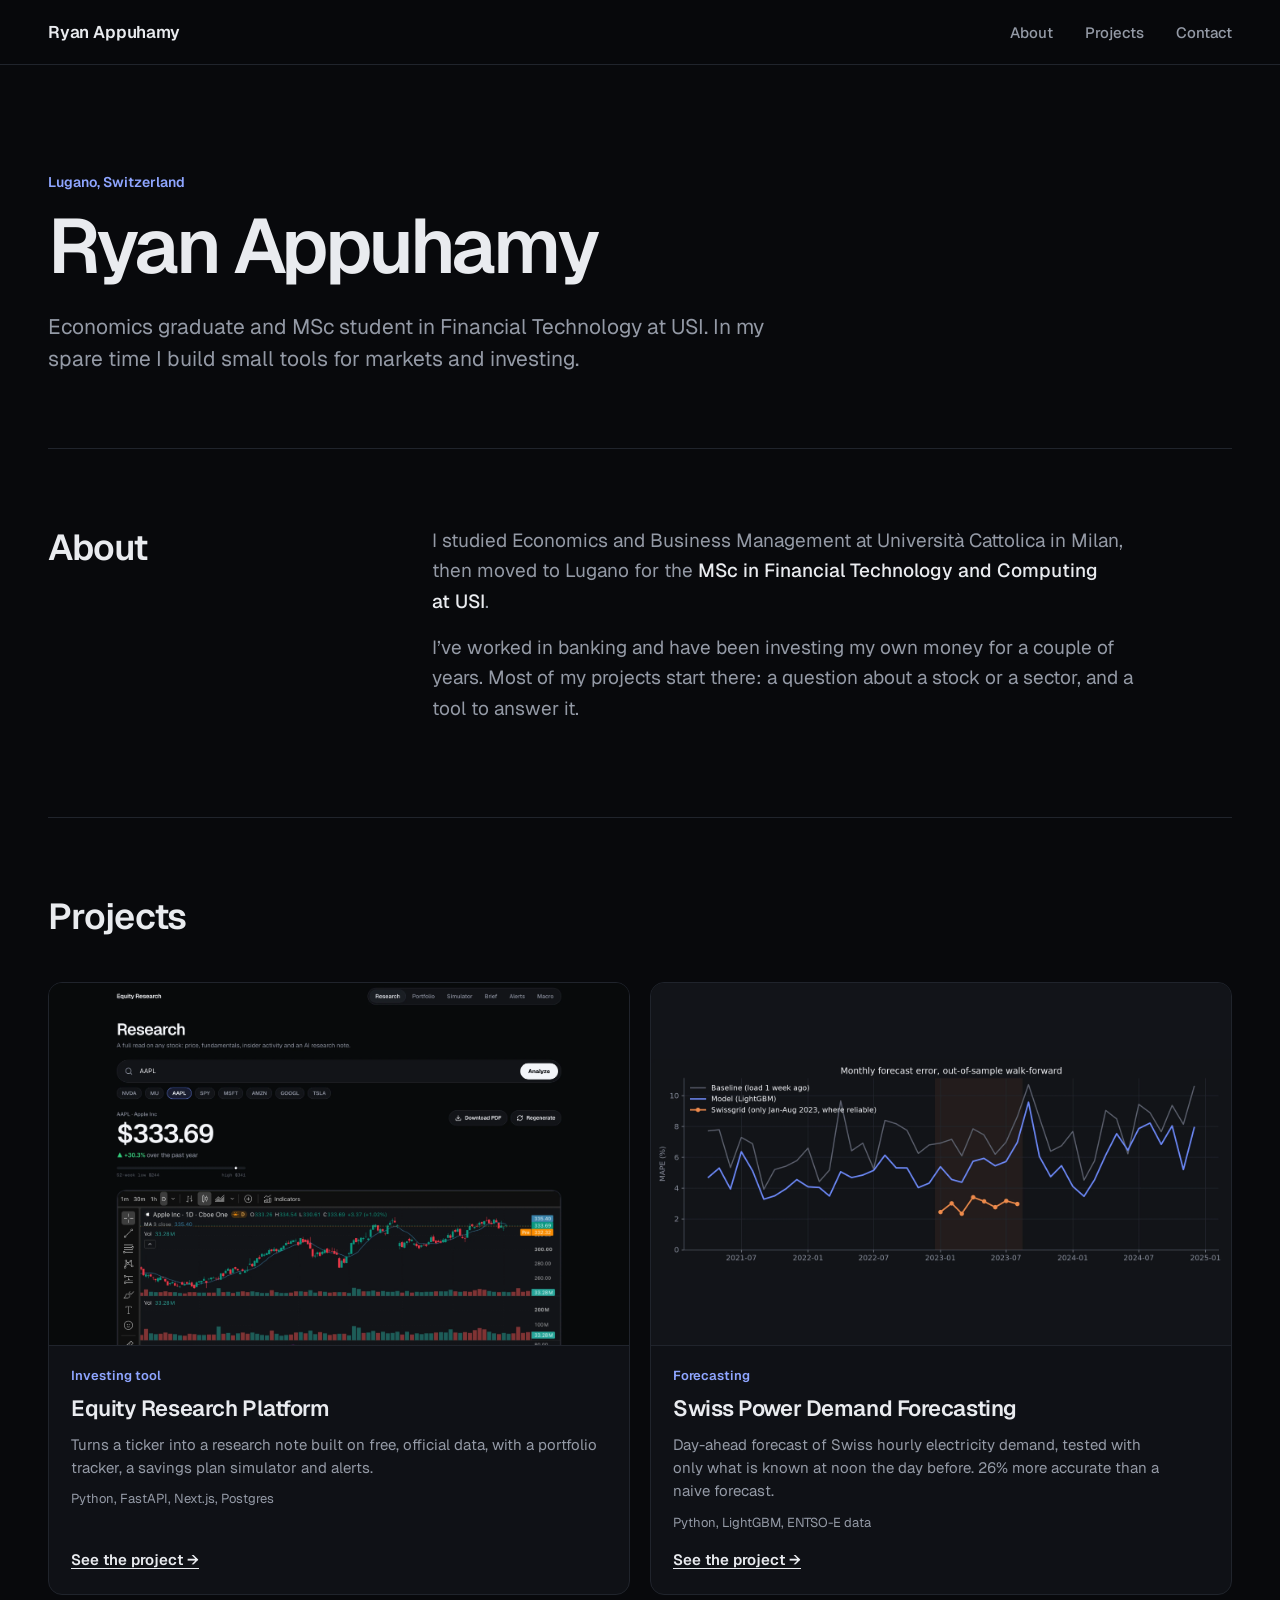
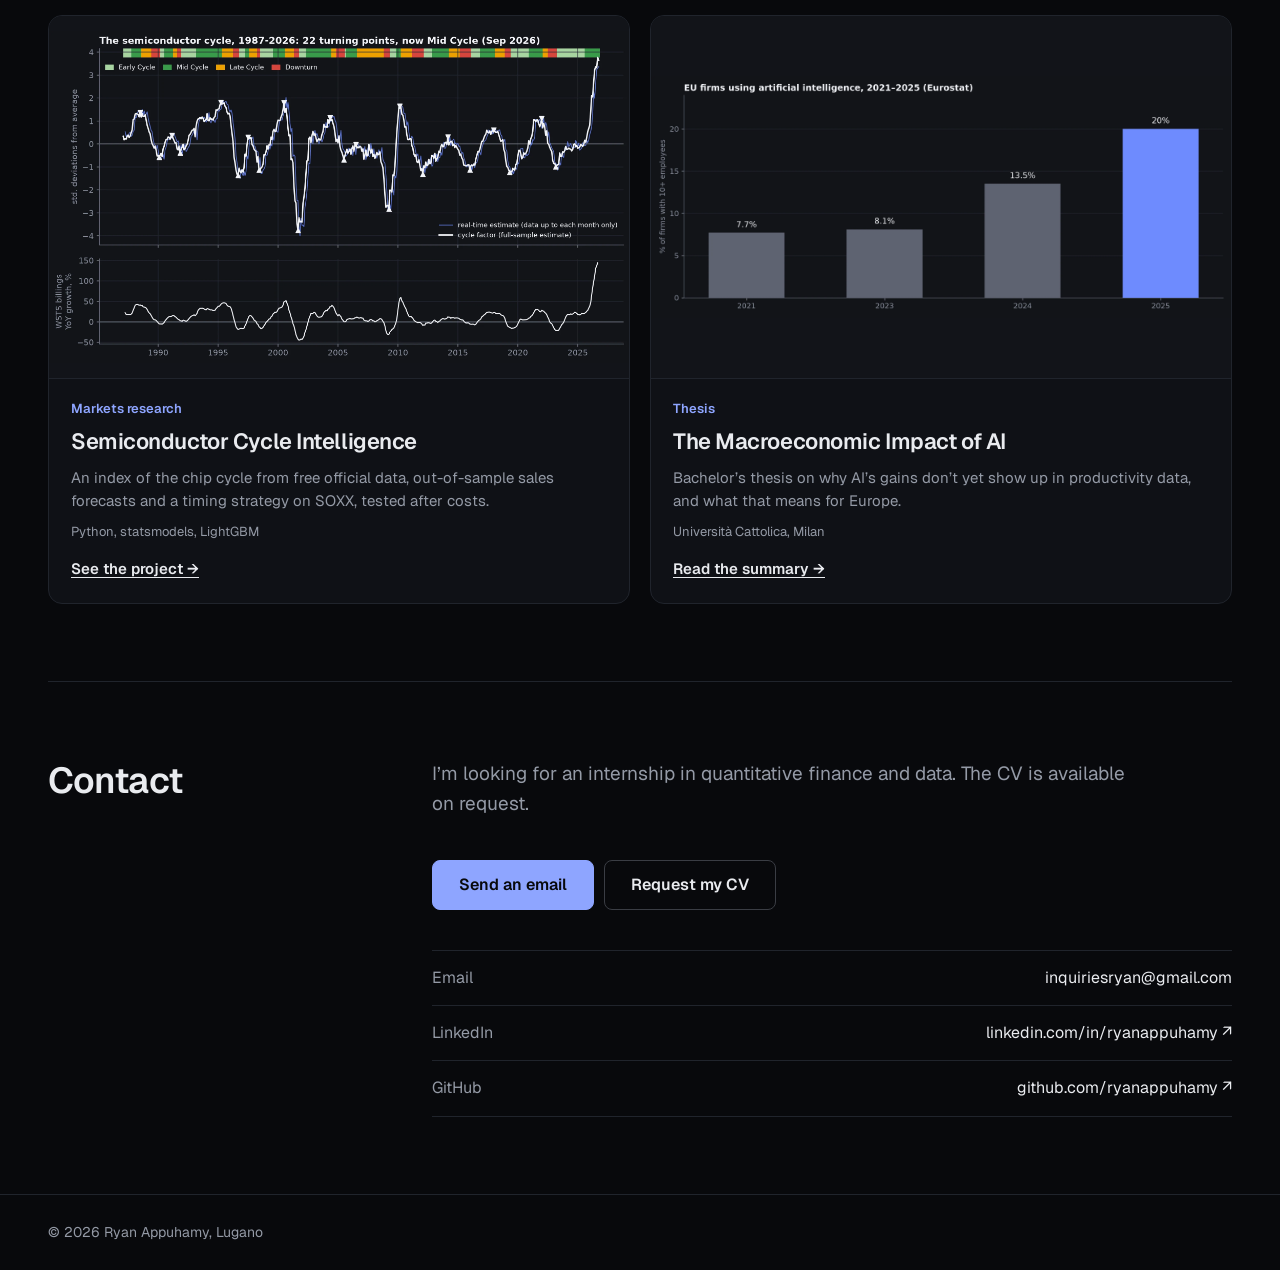
==== commit 10ea7d96: "Add a thesis summary page and link it from the home page" ====
--- a/index.html
+++ b/index.html
@@ -145,7 +145,7 @@
 </section>
 <section id="projects" class="proj">
 <h2 data-r="1">Projects</h2>
-<div class="cards"><a data-r="1" class="card" href="equity-research.html"><img src="img/shot-research.webp" alt="Research report in the equity research platform" loading="lazy" style="object-fit:cover;object-position:top center;background:#14171d"><div class="card-b"><div class="card-k">Investing tool</div><h3>Equity Research Platform</h3><p>Turns a ticker into a research note built on free, official data, with a portfolio tracker, a savings plan simulator and alerts.</p><p class="card-m">Python, FastAPI, Next.js, Postgres</p><span class="card-l">See the project →</span></div></a><a data-r="1" class="card" href="power-demand.html"><img src="img/power-monthly-mape.webp" alt="Monthly forecast error of the power demand model" loading="lazy" style="object-fit:contain;object-position:center;background:#121419"><div class="card-b"><div class="card-k">Forecasting</div><h3>Swiss Power Demand Forecasting</h3><p>Day-ahead forecast of Swiss hourly electricity demand, tested with only what is known at noon the day before. 26% more accurate than a naive forecast.</p><p class="card-m">Python, LightGBM, ENTSO-E data</p><span class="card-l">See the project →</span></div></a><a data-r="1" class="card" href="semiconductors.html"><img src="img/semis-cycle.webp" alt="The semiconductor cycle index since 1987" loading="lazy" style="object-fit:contain;object-position:center;background:#121419"><div class="card-b"><div class="card-k">Markets research</div><h3>Semiconductor Cycle Intelligence</h3><p>An index of the chip cycle from free official data, out-of-sample sales forecasts and a timing strategy on SOXX, tested after costs.</p><p class="card-m">Python, statsmodels, LightGBM</p><span class="card-l">See the project →</span></div></a><a data-r="1" class="card" href="thesis.pdf" target="_blank" rel="noopener"><img src="img/thesis-cover.jpg" alt="Cover of the bachelor’s thesis" loading="lazy" style="object-fit:cover;object-position:center;background:#ffffff"><div class="card-b"><div class="card-k">Thesis</div><h3>The Macroeconomic Impact of AI</h3><p>Bachelor’s thesis on why AI’s gains don’t yet show up in productivity data, and what that means for Europe.</p><p class="card-m">Università Cattolica, Milan</p><span class="card-l">Read the thesis (PDF) ↗</span></div></a></div>
+<div class="cards"><a data-r="1" class="card" href="equity-research.html"><img src="img/shot-research.webp" alt="Research report in the equity research platform" loading="lazy" style="object-fit:cover;object-position:top center;background:#14171d"><div class="card-b"><div class="card-k">Investing tool</div><h3>Equity Research Platform</h3><p>Turns a ticker into a research note built on free, official data, with a portfolio tracker, a savings plan simulator and alerts.</p><p class="card-m">Python, FastAPI, Next.js, Postgres</p><span class="card-l">See the project →</span></div></a><a data-r="1" class="card" href="power-demand.html"><img src="img/power-monthly-mape.webp" alt="Monthly forecast error of the power demand model" loading="lazy" style="object-fit:contain;object-position:center;background:#121419"><div class="card-b"><div class="card-k">Forecasting</div><h3>Swiss Power Demand Forecasting</h3><p>Day-ahead forecast of Swiss hourly electricity demand, tested with only what is known at noon the day before. 26% more accurate than a naive forecast.</p><p class="card-m">Python, LightGBM, ENTSO-E data</p><span class="card-l">See the project →</span></div></a><a data-r="1" class="card" href="semiconductors.html"><img src="img/semis-cycle.webp" alt="The semiconductor cycle index since 1987" loading="lazy" style="object-fit:contain;object-position:center;background:#121419"><div class="card-b"><div class="card-k">Markets research</div><h3>Semiconductor Cycle Intelligence</h3><p>An index of the chip cycle from free official data, out-of-sample sales forecasts and a timing strategy on SOXX, tested after costs.</p><p class="card-m">Python, statsmodels, LightGBM</p><span class="card-l">See the project →</span></div></a><a data-r="1" class="card" href="thesis.html"><img src="img/thesis-eu-adoption.webp" alt="EU firms using artificial intelligence, 2021 to 2025" loading="lazy" style="object-fit:contain;object-position:center;background:#121419"><div class="card-b"><div class="card-k">Thesis</div><h3>The Macroeconomic Impact of AI</h3><p>Bachelor’s thesis on why AI’s gains don’t yet show up in productivity data, and what that means for Europe.</p><p class="card-m">Università Cattolica, Milan</p><span class="card-l">Read the summary →</span></div></a></div>
 </section>
 <section id="contact" class="sec">
 <h2 data-r="1">Contact</h2>
